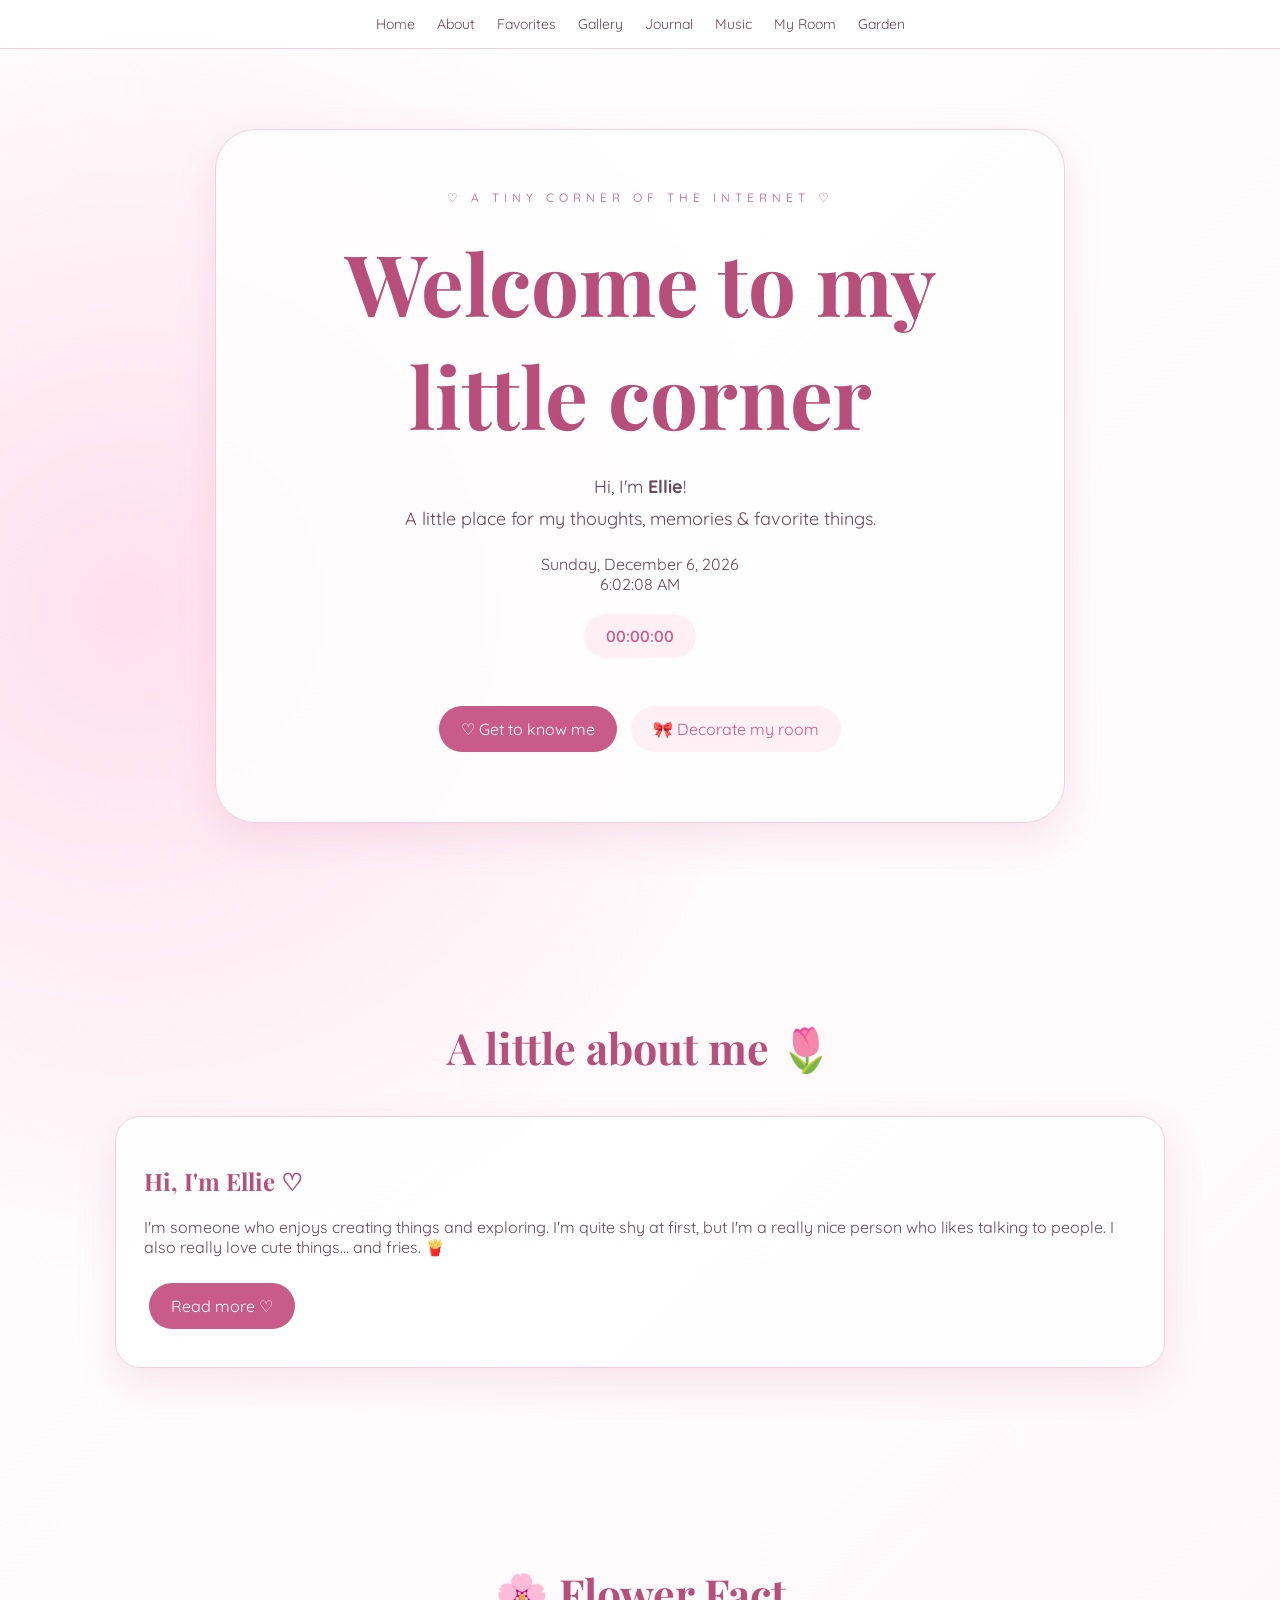
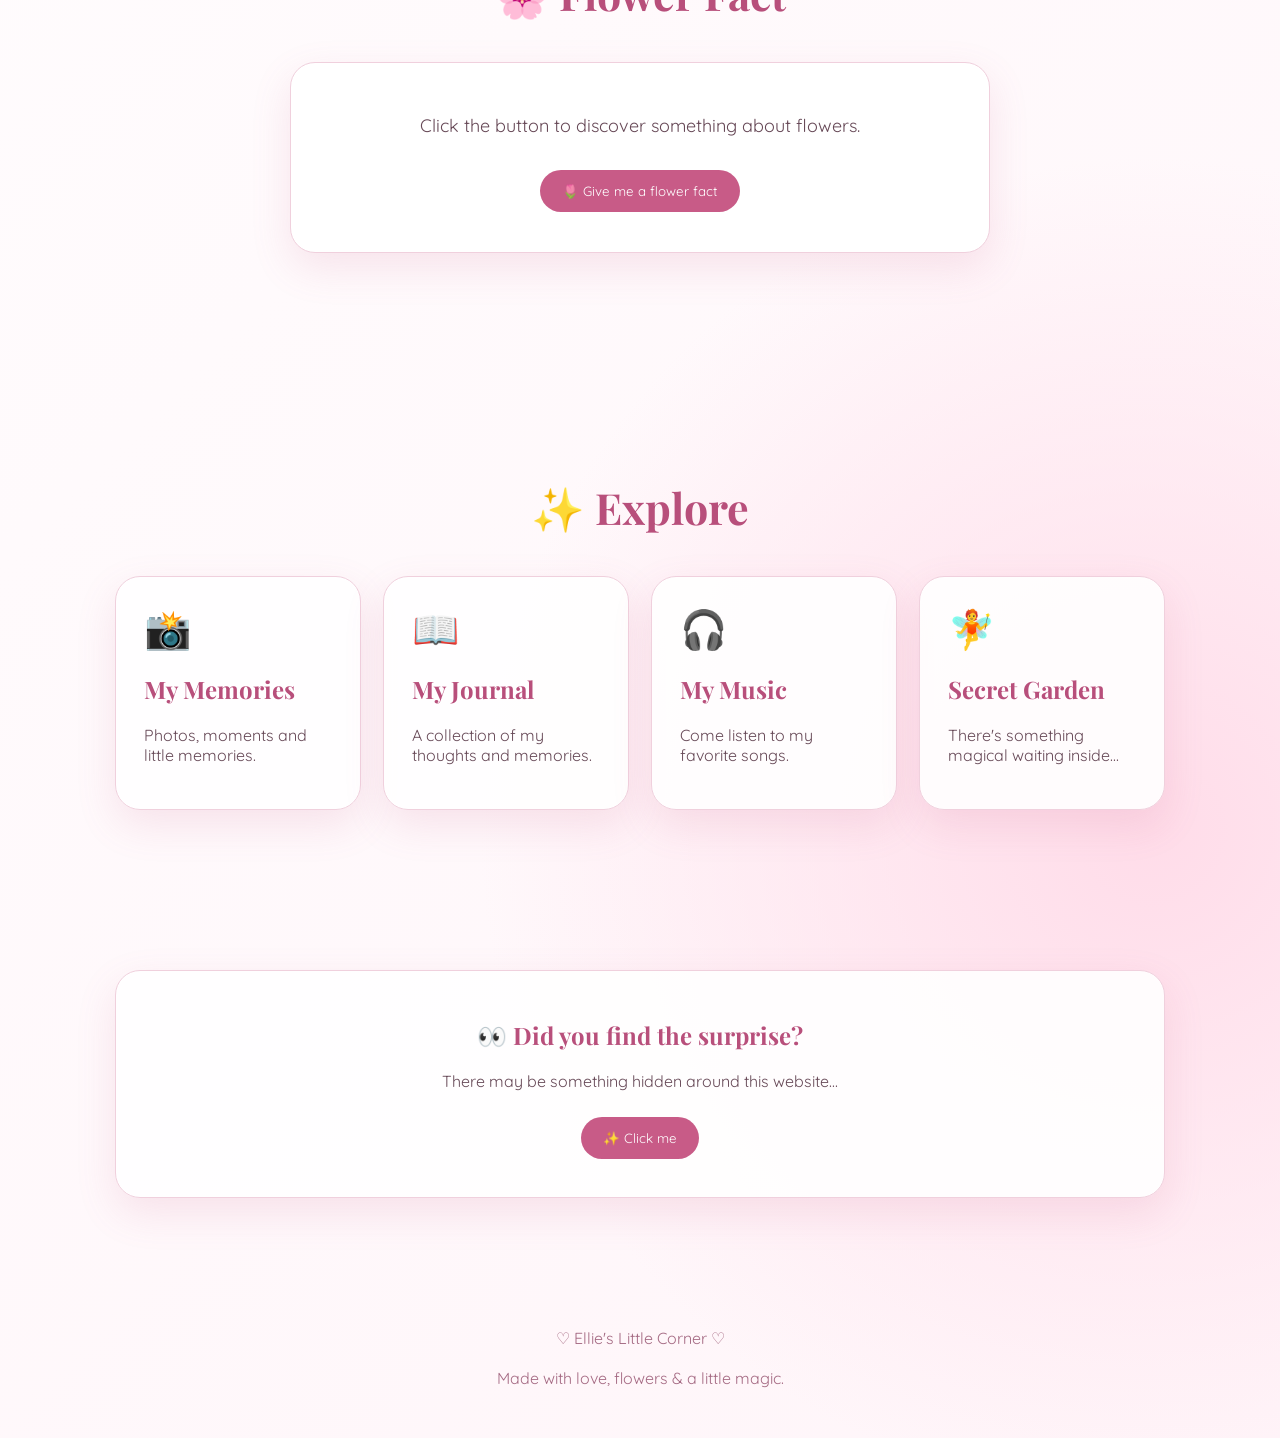
==== index.html @ 4d8be1f2 "Update index.html" ====
<!DOCTYPE html>
<html lang="en">

<head>

<meta charset="UTF-8">

<meta name="viewport"
content="width=device-width, initial-scale=1.0">

<title>♡ Ellie's Little Corner ♡</title>

<link rel="stylesheet" href="style.css">

</head>

<body>

<nav>

<a href="index.html">Home</a>

<a href="about.html">About</a>

<a href="favorites.html">Favorites</a>

<a href="gallery.html">Gallery</a>

<a href="journal.html">Journal</a>

<a href="music.html">Music</a>

<a href="room.html">My Room</a>

<a href="garden.html">Garden</a>

</nav>


<header class="hero">

<div class="hero-card">

<div class="kicker">
♡ a tiny corner of the internet ♡
</div>

<h1>
Welcome to my little corner
</h1>

<p>
Hi, I'm <strong>Ellie</strong>!<br>

A little place for my thoughts,
memories & favorite things.
</p>
<div class="date-clock">
    <div id="date"></div>
    <div id="clock"></div>
</div>
<div
class="clock"
id="clock">
00:00:00
</div>

<p id="currentDate"></p>

<br>

<a
href="about.html"
class="button">

♡ Get to know me

</a>

<a
href="room.html"
class="button secondary">

🎀 Decorate my room

</a>

</div>

</header>


<section>

<h2 class="section-title">
A little about me 🌷
</h2>

<div class="card">

<h2>
Hi, I'm Ellie ♡
</h2>

<p>
I'm someone who enjoys creating things
and exploring. I'm quite shy at first,
but I'm a really nice person who likes
talking to people. I also really love
cute things... and fries. 🍟
</p>

<a
href="about.html"
class="button">

Read more ♡

</a>

</div>

</section>


<section>

<h2 class="section-title">
🌸 Flower Fact
</h2>

<div class="flower-fact">

<p
class="fact-text"
id="flowerFact">

Click the button to discover
something about flowers.

</p>

<button
class="button"
onclick="newFlowerFact()">

🌷 Give me a flower fact

</button>

</div>

</section>


<section>

<h2 class="section-title">
✨ Explore
</h2>

<div class="card-grid">

<a
href="gallery.html"
class="card">

<div class="emoji">
📸
</div>

<h2>
My Memories
</h2>

<p>
Photos, moments and little memories.
</p>

</a>


<a
href="journal.html"
class="card">

<div class="emoji">
📖
</div>

<h2>
My Journal
</h2>

<p>
A collection of my thoughts and memories.
</p>

</a>


<a
href="music.html"
class="card">

<div class="emoji">
🎧
</div>

<h2>
My Music
</h2>

<p>
Come listen to my favorite songs.
</p>

</a>


<a
href="garden.html"
class="card">

<div class="emoji">
🧚
</div>

<h2>
Secret Garden
</h2>

<p>
There's something magical waiting inside...
</p>

</a>

</div>

</section>


<section>

<div class="card"
style="text-align:center">

<h2>
👀 Did you find the surprise?
</h2>

<p>
There may be something hidden
around this website...
</p>

<button
class="button"
onclick="surprise()">

✨ Click me

</button>

</div>

</section>


<footer>

♡ Ellie's Little Corner ♡

<br><br>

Made with love, flowers & a little magic.

</footer>


<script src="script.js"></script>
<script>
function updateDateTime() {
    const now = new Date();

    const date = now.toLocaleDateString('en-US', {
        weekday: 'long',
        month: 'long',
        day: 'numeric',
        year: 'numeric'
    });

    const time = now.toLocaleTimeString('en-US', {
        hour: 'numeric',
        minute: '2-digit',
        second: '2-digit'
    });

    document.getElementById('date').textContent = date;
    document.getElementById('clock').textContent = time;
}

updateDateTime();
setInterval(updateDateTime, 1000);
</script>
</body>

</html>
---- style.css ----
@import url('https://fonts.googleapis.com/css2?family=DM+Sans:wght@400;500;600&family=Playfair+Display:wght@500;600&family=Quicksand:wght@400;500;600&display=swap');

:root {
    --pink: #f4a8c7;
    --dark-pink: #c85b87;
    --light-pink: #fff0f6;
    --very-light: #fff9fc;
    --white: #ffffff;
    --text: #674957;
    --border: #f0d0dd;
    --shadow: 0 15px 40px rgba(200, 91, 135, .14);
}

* {
    box-sizing: border-box;
    scroll-behavior: smooth;
}

body {
    margin: 0;
    font-family: "Quicksand", sans-serif;
    color: var(--text);

    background:
        radial-gradient(circle at 10% 20%, #ffe0ec 0, transparent 25%),
        radial-gradient(circle at 90% 80%, #ffdce9 0, transparent 25%),
        linear-gradient(135deg, #ffffff, #fff5f9);

    overflow-x: hidden;
}

a {
    color: inherit;
    text-decoration: none;
}

nav {
    position: sticky;
    top: 0;
    z-index: 100;

    display: flex;
    justify-content: center;
    gap: 22px;

    padding: 15px 20px;

    background: rgba(255,255,255,.82);
    backdrop-filter: blur(15px);

    border-bottom: 1px solid var(--border);

    font-size: 14px;
}

nav a:hover {
    color: var(--dark-pink);
}

.hero {
    min-height: 90vh;

    display: flex;
    align-items: center;
    justify-content: center;

    text-align: center;

    padding: 80px 20px;
}

.hero-card {
    max-width: 850px;

    padding: 60px 40px;

    background: rgba(255,255,255,.85);

    border: 1px solid var(--border);
    border-radius: 40px;

    box-shadow: var(--shadow);
}

.kicker {
    color: var(--dark-pink);

    font-size: 12px;

    letter-spacing: 5px;
    text-transform: uppercase;
}

h1 {
    margin: 20px 0;

    font-family: "Playfair Display", serif;

    font-size: clamp(45px, 8vw, 85px);

    color: #b84f7b;
}

h2 {
    font-family: "Playfair Display", serif;
    color: #b84f7b;
}

.hero p {
    font-size: 18px;
    line-height: 1.8;
}

.button {
    display: inline-block;

    margin: 10px 5px;

    padding: 13px 22px;

    border-radius: 30px;

    background: var(--dark-pink);

    color: white;

    border: none;

    cursor: pointer;

    font-family: inherit;
}

.button.secondary {
    background: var(--light-pink);
    color: var(--dark-pink);
}

.clock {
    display: inline-block;

    margin-top: 20px;

    padding: 12px 22px;

    background: var(--light-pink);

    border-radius: 30px;

    color: var(--dark-pink);

    font-weight: 600;
}

section {
    max-width: 1100px;

    margin: auto;

    padding: 80px 25px;
}

.section-title {
    text-align: center;

    font-size: 43px;

    margin-bottom: 40px;
}

.card-grid {
    display: grid;

    grid-template-columns:
        repeat(auto-fit, minmax(220px, 1fr));

    gap: 22px;
}

.card {
    padding: 28px;

    background: rgba(255,255,255,.9);

    border: 1px solid var(--border);

    border-radius: 25px;

    box-shadow: var(--shadow);

    transition: .25s;
}

.card:hover {
    transform: translateY(-6px);
}

.emoji {
    font-size: 38px;
}

.flower-fact {
    max-width: 700px;

    margin: 30px auto;

    padding: 30px;

    text-align: center;

    background: white;

    border-radius: 25px;

    box-shadow: var(--shadow);

    border: 1px solid var(--border);
}

.fact-text {
    font-size: 18px;
    line-height: 1.7;
}

.gallery {
    display: grid;

    grid-template-columns:
        repeat(auto-fit, minmax(220px, 1fr));

    gap: 25px;
}

.polaroid {
    padding: 12px 12px 25px;

    background: white;

    box-shadow: var(--shadow);

    transform: rotate(-2deg);
}

.polaroid:nth-child(2) {
    transform: rotate(2deg);
}

.polaroid:nth-child(3) {
    transform: rotate(-1deg);
}

.photo {
    height: 220px;

    display: flex;
    align-items: center;
    justify-content: center;

    background: linear-gradient(135deg,#ffd9e8,#fff);

    font-size: 50px;
}

.polaroid p {
    text-align: center;

    font-family: "Playfair Display", serif;
}

.journal-list {
    max-width: 800px;
    margin: auto;
}

.journal-card {
    padding: 25px;

    margin-bottom: 20px;

    background: #fffdf8;

    border-left: 5px solid var(--pink);

    border-radius: 0 20px 20px 0;

    box-shadow: var(--shadow);
}

.journal-card small {
    color: var(--dark-pink);
}

input,
textarea,
select {
    width: 100%;

    padding: 13px;

    margin: 6px 0;

    border: 1px solid var(--border);

    border-radius: 14px;

    font-family: inherit;

    background: white;
}

footer {
    padding: 50px 20px;

    text-align: center;

    color: #a56a83;
}

.floating-flower {
    position: fixed;

    bottom: -50px;

    pointer-events: none;

    z-index: 1;

    animation: flowerFloat linear forwards;
}

@keyframes flowerFloat {

    0% {
        transform: translateY(0) rotate(0);
        opacity: 0;
    }

    10% {
        opacity: .8;
    }

    100% {
        transform: translateY(-120vh) rotate(360deg);
        opacity: 0;
    }
}

/* ROOM DESIGNER */

.room-container {
    max-width: 1200px;

    margin: auto;

    padding: 30px;
}

.room {
    position: relative;

    width: 100%;
    min-height: 600px;

    overflow: hidden;

    border-radius: 30px;

    background:
        linear-gradient(
            #fff2f7 0 70%,
            #e9c7b1 70% 100%
        );

    border: 5px solid white;

    box-shadow: var(--shadow);
}

.room-item {
    position: absolute;

    cursor: grab;

    user-select: none;

    font-size: 55px;

    transition: transform .15s;
}

.room-item:hover {
    transform: scale(1.08);
}

.room-controls {
    display: flex;

    flex-wrap: wrap;

    gap: 10px;

    margin: 20px 0;
}

.room-controls button {
    padding: 10px 15px;

    border: 1px solid var(--border);

    border-radius: 20px;

    background: white;

    color: var(--dark-pink);

    cursor: pointer;

    font-family: inherit;
}

/* CHARACTER */

.character-preview {
    min-height: 350px;

    display: flex;

    justify-content: center;

    align-items: center;

    background: var(--light-pink);

    border-radius: 30px;

    font-size: 150px;
}

.customizer {
    display: grid;

    grid-template-columns:
        repeat(auto-fit, minmax(180px,1fr));

    gap: 15px;

    margin-top: 25px;
}

/* FAIRY GARDEN */

.garden {
    position: relative;

    min-height: 700px;

    overflow: hidden;

    border-radius: 35px;

    background:
        radial-gradient(
            circle at 70% 20%,
            #fff2a8,
            transparent 10%
        ),
        linear-gradient(
            #a9d8c1,
            #6fa987
        );
}

.garden-item {
    position: absolute;

    font-size: 50px;

    cursor: pointer;

    transition: .2s;
}

.garden-item:hover {
    transform: scale(1.2);
}

@media(max-width:700px) {

    nav {
        overflow-x: auto;
        justify-content: flex-start;
    }

    .hero-card {
        padding: 45px 20px;
    }

    section {
        padding: 65px 18px;
    }

}
/* =====================================
   V3 ROOM DESIGNER
===================================== */

.room-page {
    max-width: 1250px;
}

.room-intro {
    text-align: center;
    margin-bottom: 35px;
    font-size: 18px;
}

.designer-panel {
    margin: 25px 0;

    padding: 25px;

    background: rgba(255,255,255,.92);

    border: 1px solid var(--border);

    border-radius: 25px;

    box-shadow: var(--shadow);
}

.designer-panel h2 {
    margin-top: 0;
}

.theme-buttons,
.item-buttons,
.selected-buttons {
    display: flex;

    flex-wrap: wrap;

    gap: 10px;
}

.theme-buttons button,
.item-buttons button,
.selected-buttons button {
    padding: 11px 16px;

    border: 1px solid var(--border);

    border-radius: 20px;

    background: white;

    color: var(--text);

    cursor: pointer;

    font-family: inherit;

    transition: .2s;
}

.theme-buttons button:hover,
.item-buttons button:hover,
.selected-buttons button:hover {
    transform: translateY(-3px);

    background: var(--light-pink);

    color: var(--dark-pink);
}


/* ROOM */

.designer-room {

    position: relative;

    width: 100%;

    min-height: 650px;

    overflow: hidden;

    border-radius: 35px;

    border: 8px solid white;

    box-shadow:
        0 20px 60px rgba(0,0,0,.15);

    background:
        linear-gradient(
            #ffeef6 0 72%,
            #d8b18e 72% 100%
        );

    transition:
        background .5s ease;
}


/* FLOOR */

.room-floor {

    position: absolute;

    bottom: 0;

    left: 0;

    width: 100%;

    height: 28%;

    background:
        repeating-linear-gradient(
            90deg,
            rgba(255,255,255,.25) 0,
            rgba(255,255,255,.25) 3px,
            transparent 3px,
            transparent 70px
        );
}


/* WINDOW */

.room-window {

    position: absolute;

    top: 35px;

    right: 70px;

    width: 130px;

    height: 150px;

    display: flex;

    align-items: center;

    justify-content: center;

    font-size: 70px;

    background: rgba(255,255,255,.4);

    border: 8px solid white;

    border-radius: 12px;

    z-index: 1;
}


/* ROOM LABEL */

.room-label {

    position: absolute;

    top: 15px;

    left: 20px;

    padding: 8px 14px;

    border-radius: 20px;

    background: rgba(255,255,255,.75);

    font-size: 12px;

    z-index: 2;
}


/* FURNITURE */

.draggable-item {

    position: absolute;

    display: flex;

    align-items: center;

    justify-content: center;

    width: 90px;

    height: 90px;

    font-size: 55px;

    cursor: grab;

    user-select: none;

    z-index: 5;

    transform-origin: center;

    transition:
        box-shadow .15s;
}

.draggable-item:active {

    cursor: grabbing;

}

.draggable-item.selected {

    outline: 3px dashed var(--dark-pink);

    outline-offset: 7px;

    border-radius: 15px;
}


/* SELECTED CONTROLS */

.hidden {
    display: none;
}


/* CHARACTER */

.character-section {
    margin-top: 60px;
}

.character-preview {

    min-height: 350px;

    display: flex;

    justify-content: center;

    align-items: center;

    font-size: 150px;

    background:
        linear-gradient(
            135deg,
            #fff0f6,
            #ffffff
        );

    border-radius: 30px;

    border: 1px solid var(--border);

    margin-bottom: 25px;
}

.character-options {

    display: grid;

    grid-template-columns:
        repeat(auto-fit, minmax(180px, 1fr));

    gap: 20px;
}

.character-options label {

    display: block;

    margin-bottom: 8px;

    font-weight: 600;

    color: var(--dark-pink);
}

.character-options select {

    width: 100%;

}


/* THEMES */

.room-pink {

    background:
        linear-gradient(
            #ffe6f0 0 72%,
            #d9b391 72% 100%
        );

}

.room-kawaii {

    background:
        linear-gradient(
            #dff7ff 0 72%,
            #f5d3b4 72% 100%
        );

}

.room-cottage {

    background:
        linear-gradient(
            #e2efda 0 72%,
            #b78b62 72% 100%
        );

}

.room-fairy {

    background:
        linear-gradient(
            #d8d0f5 0 72%,
            #9d7659 72% 100%
        );

}

.room-y2k {

    background:
        linear-gradient(
            #d5f2ff 0 72%,
            #e7b3d0 72% 100%
        );

}

.room-gothic {

    background:
        linear-gradient(
            #302d3a 0 72%,
            #1d1a20 72% 100%
        );

}

.room-cozy {

    background:
        linear-gradient(
            #f1dfc5 0 72%,
            #a97d59 72% 100%
        );

}

.room-academia {

    background:
        linear-gradient(
            #cdbca8 0 72%,
            #795548 72% 100%
        );

}

.room-minimal {

    background:
        linear-gradient(
            #f7f7f5 0 72%,
            #d6d0c8 72% 100%
        );

}

.room-garden {

    background:
        linear-gradient(
            #d9efd9 0 72%,
            #8b684b 72% 100%
        );

}


/* MOBILE */

@media(max-width:700px) {

    .designer-room {

        min-height: 500px;

    }

    .room-window {

        right: 25px;

        width: 90px;

        height: 110px;

        font-size: 45px;

    }

    .draggable-item {

        width: 70px;

        height: 70px;

        font-size: 42px;

    }

}
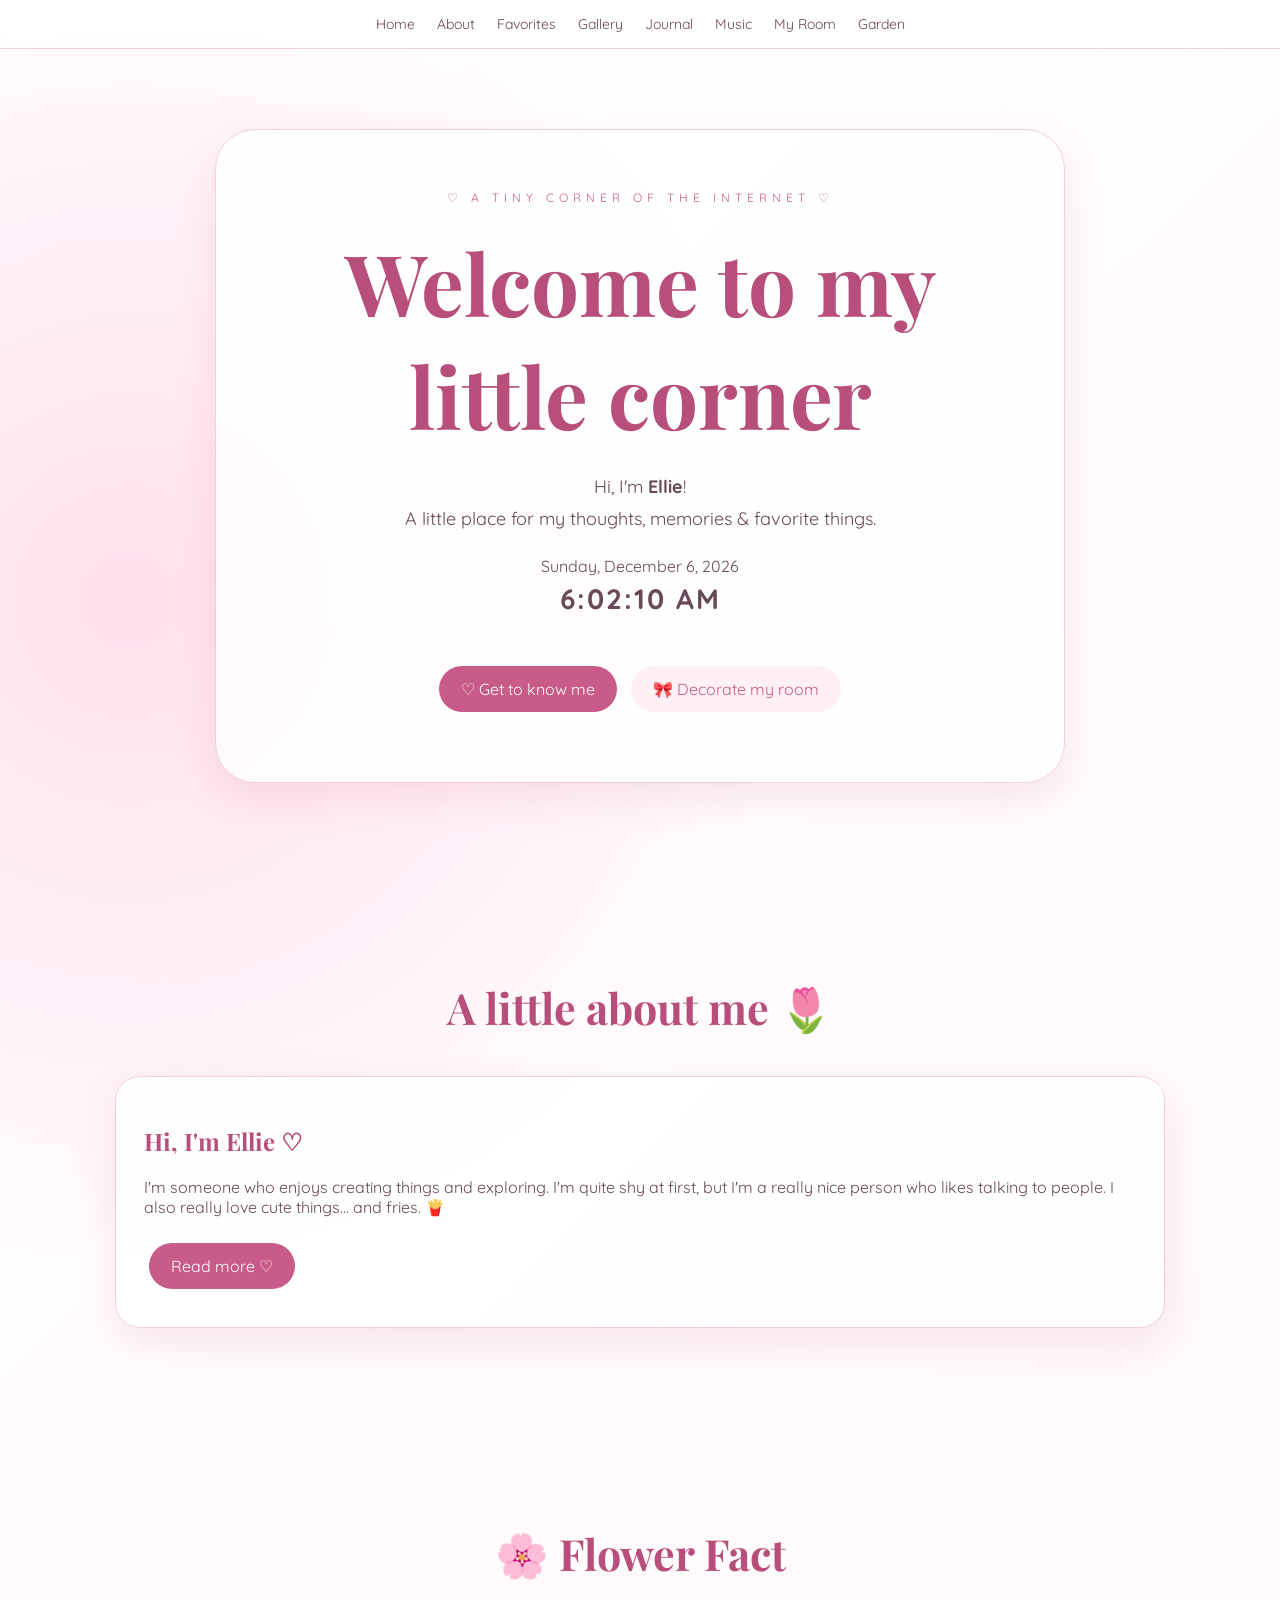
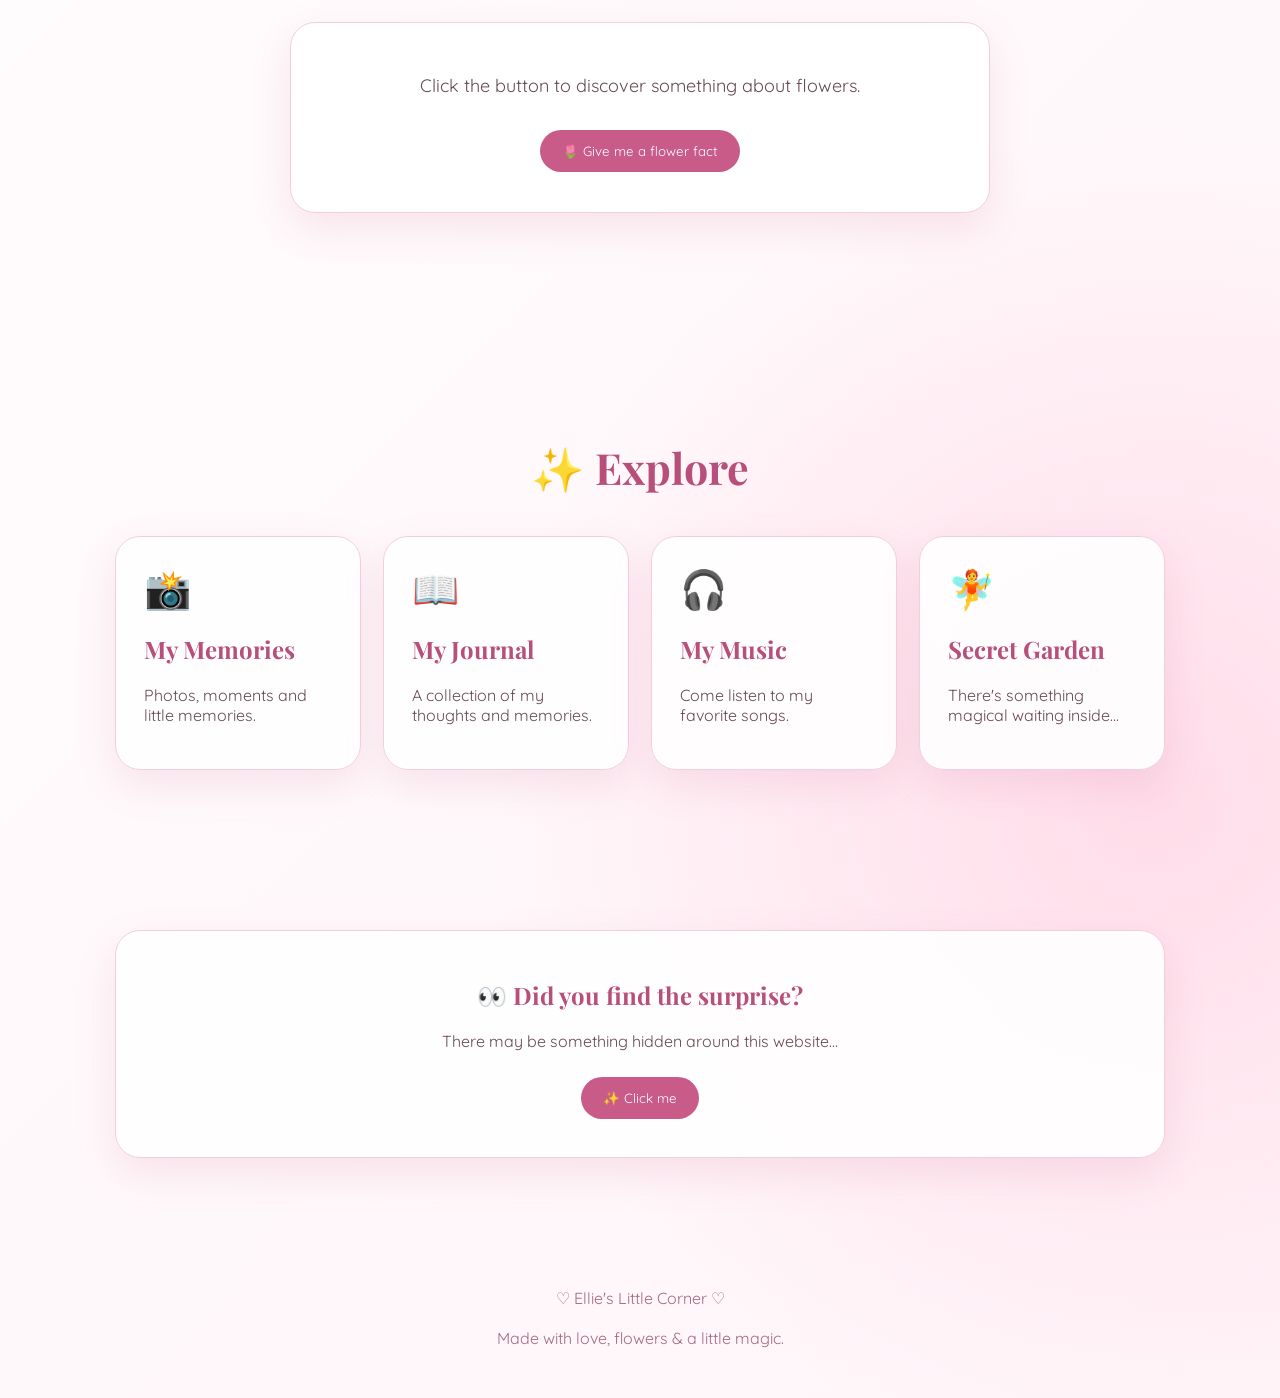
==== commit 26884ae3: "Update index.html" ====
--- a/index.html
+++ b/index.html
@@ -59,11 +59,7 @@
     <div id="date"></div>
     <div id="clock"></div>
 </div>
-<div
-class="clock"
-id="clock">
-00:00:00
-</div>
+
 
 <p id="currentDate"></p>
 
--- a/style.css
+++ b/style.css
@@ -931,3 +931,18 @@
     }
 
 }
+.date-clock {
+    text-align: center;
+    margin: 20px 0;
+}
+
+#date {
+    font-size: 16px;
+    margin-bottom: 5px;
+}
+
+#clock {
+    font-size: 28px;
+    font-weight: bold;
+    letter-spacing: 2px;
+}
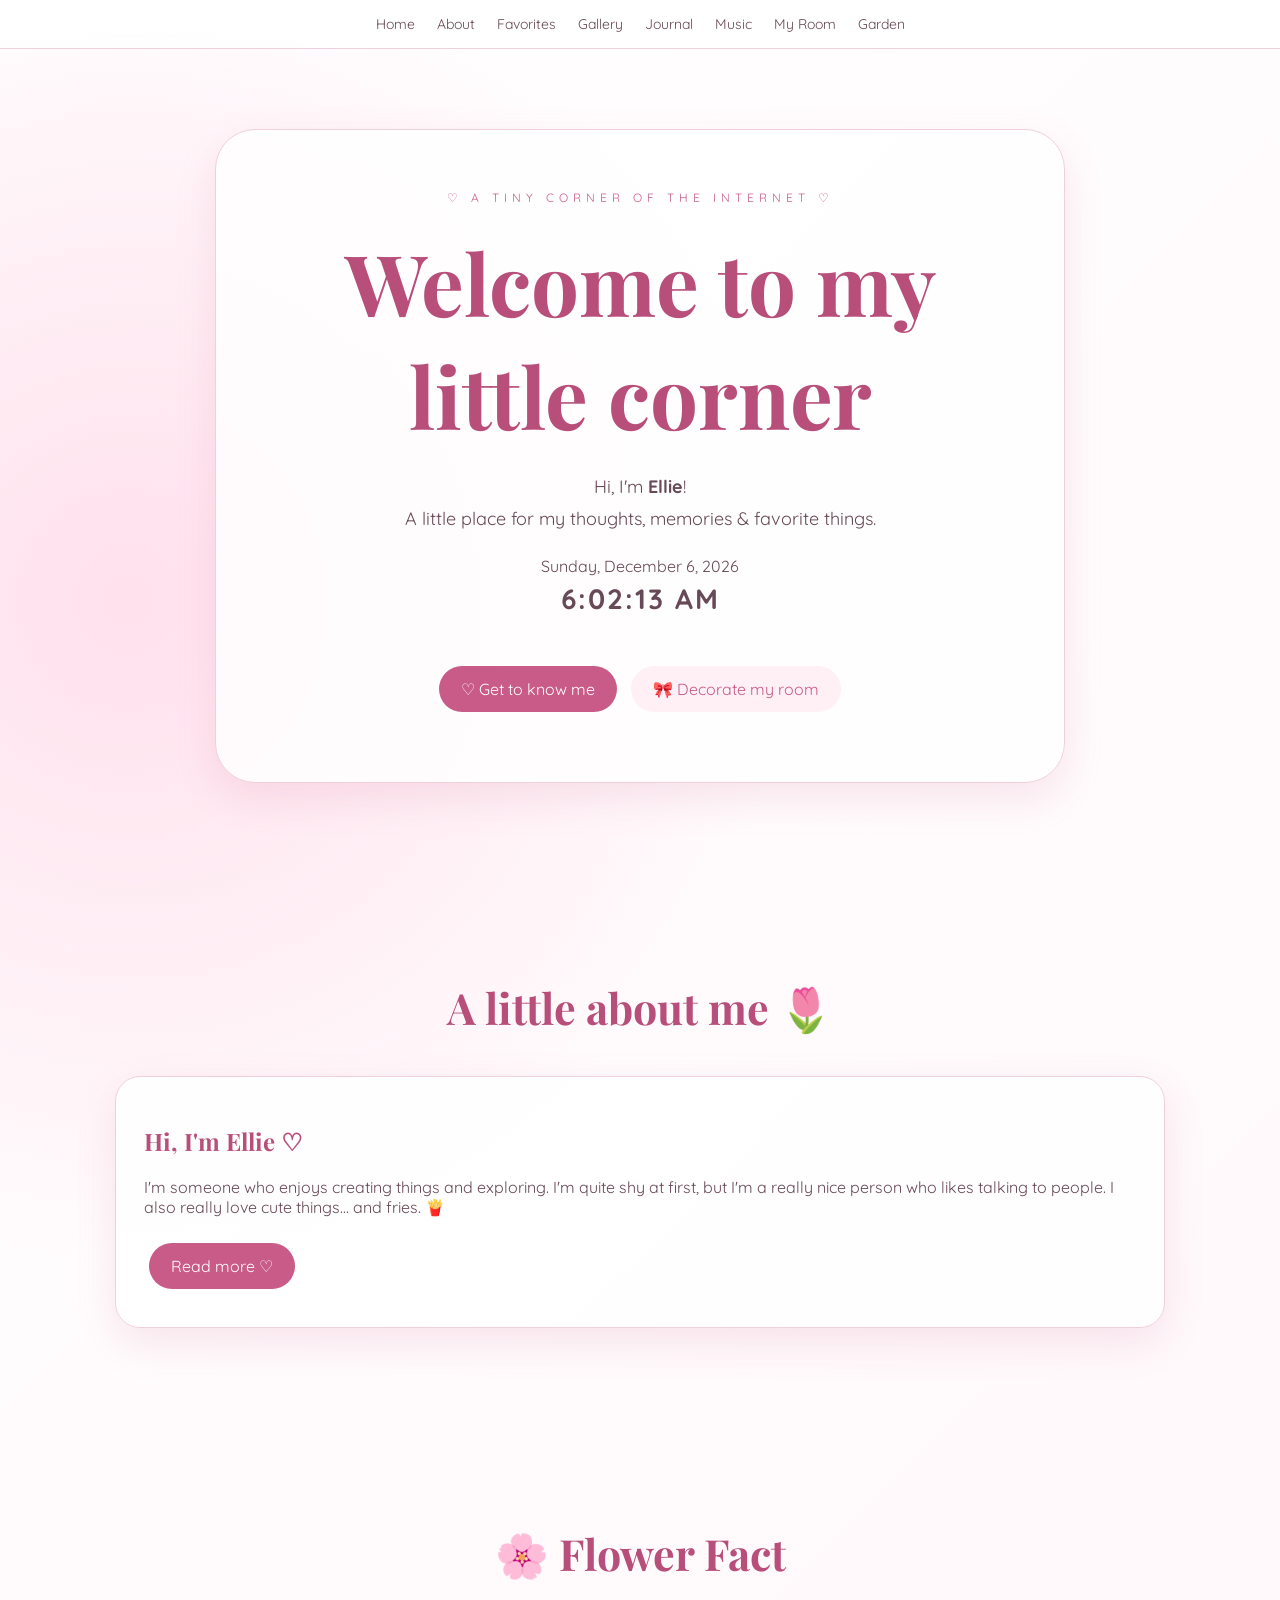
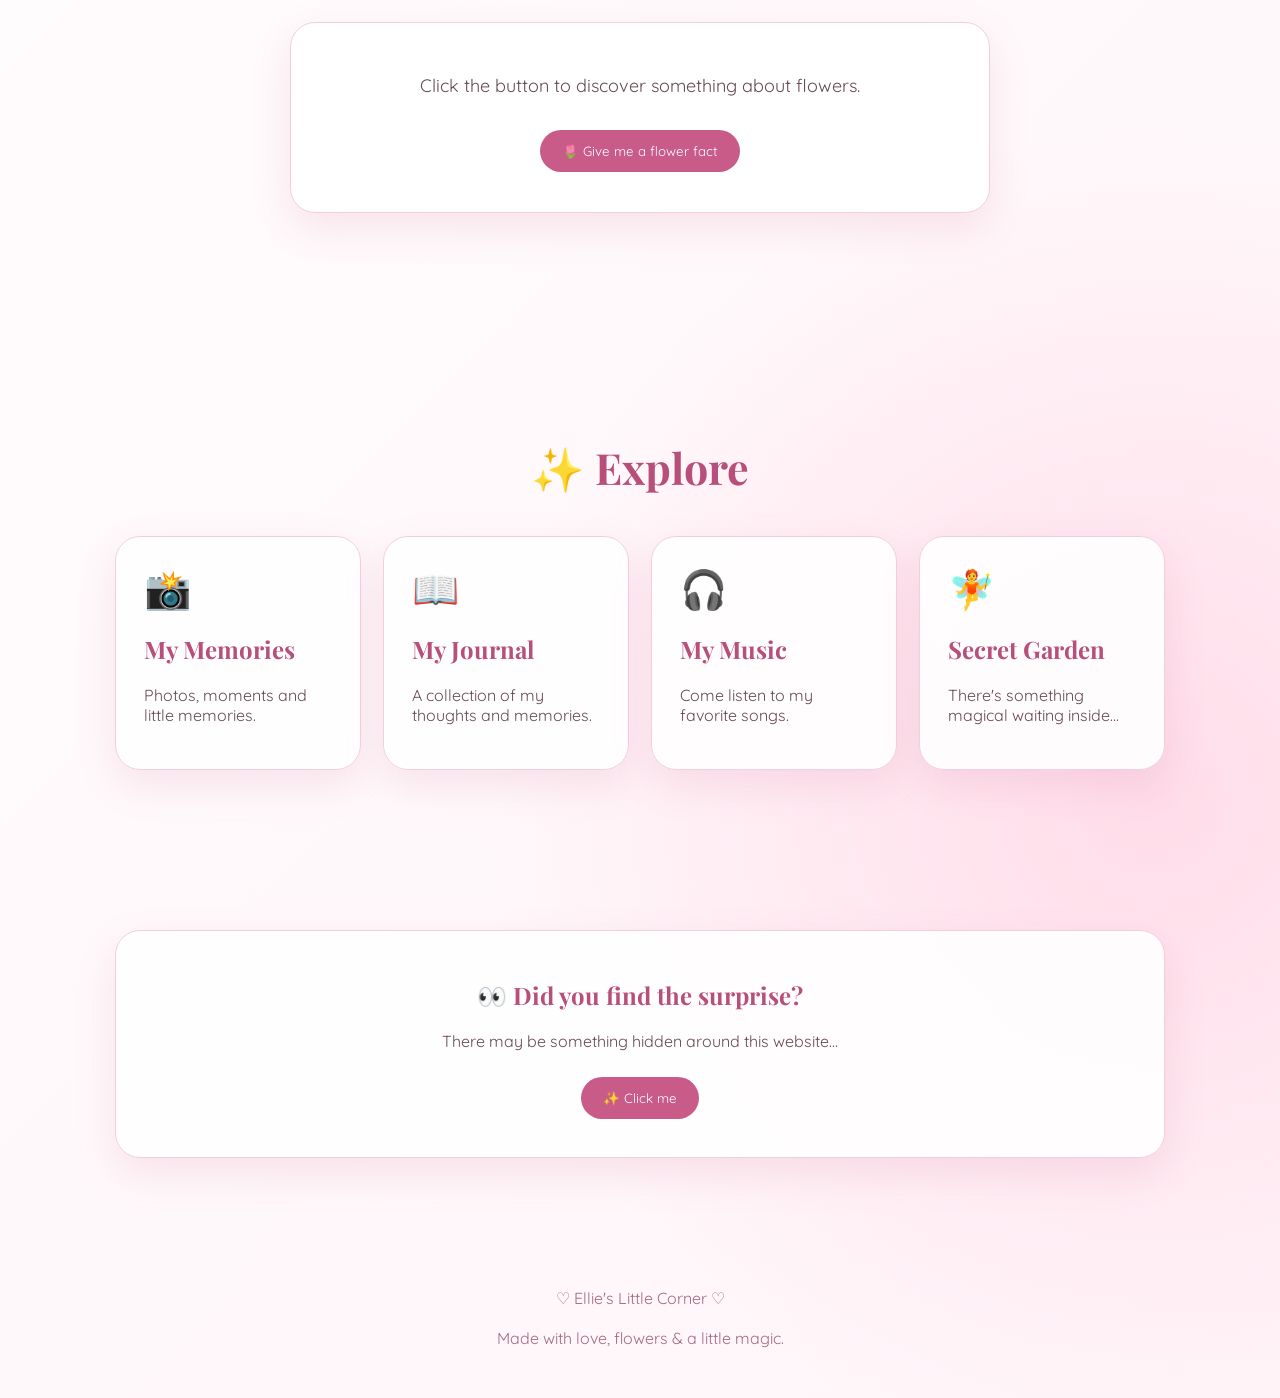
==== commit f9eb8e1e: "Update index.html" ====
--- a/index.html
+++ b/index.html
@@ -61,8 +61,10 @@
 </div>
 
 
-<p id="currentDate"></p>
-
+<div class="date-clock-bubble">
+    <div id="currentDate"></div>
+    <div id="clock"></div>
+</div>
 <br>
 
 <a
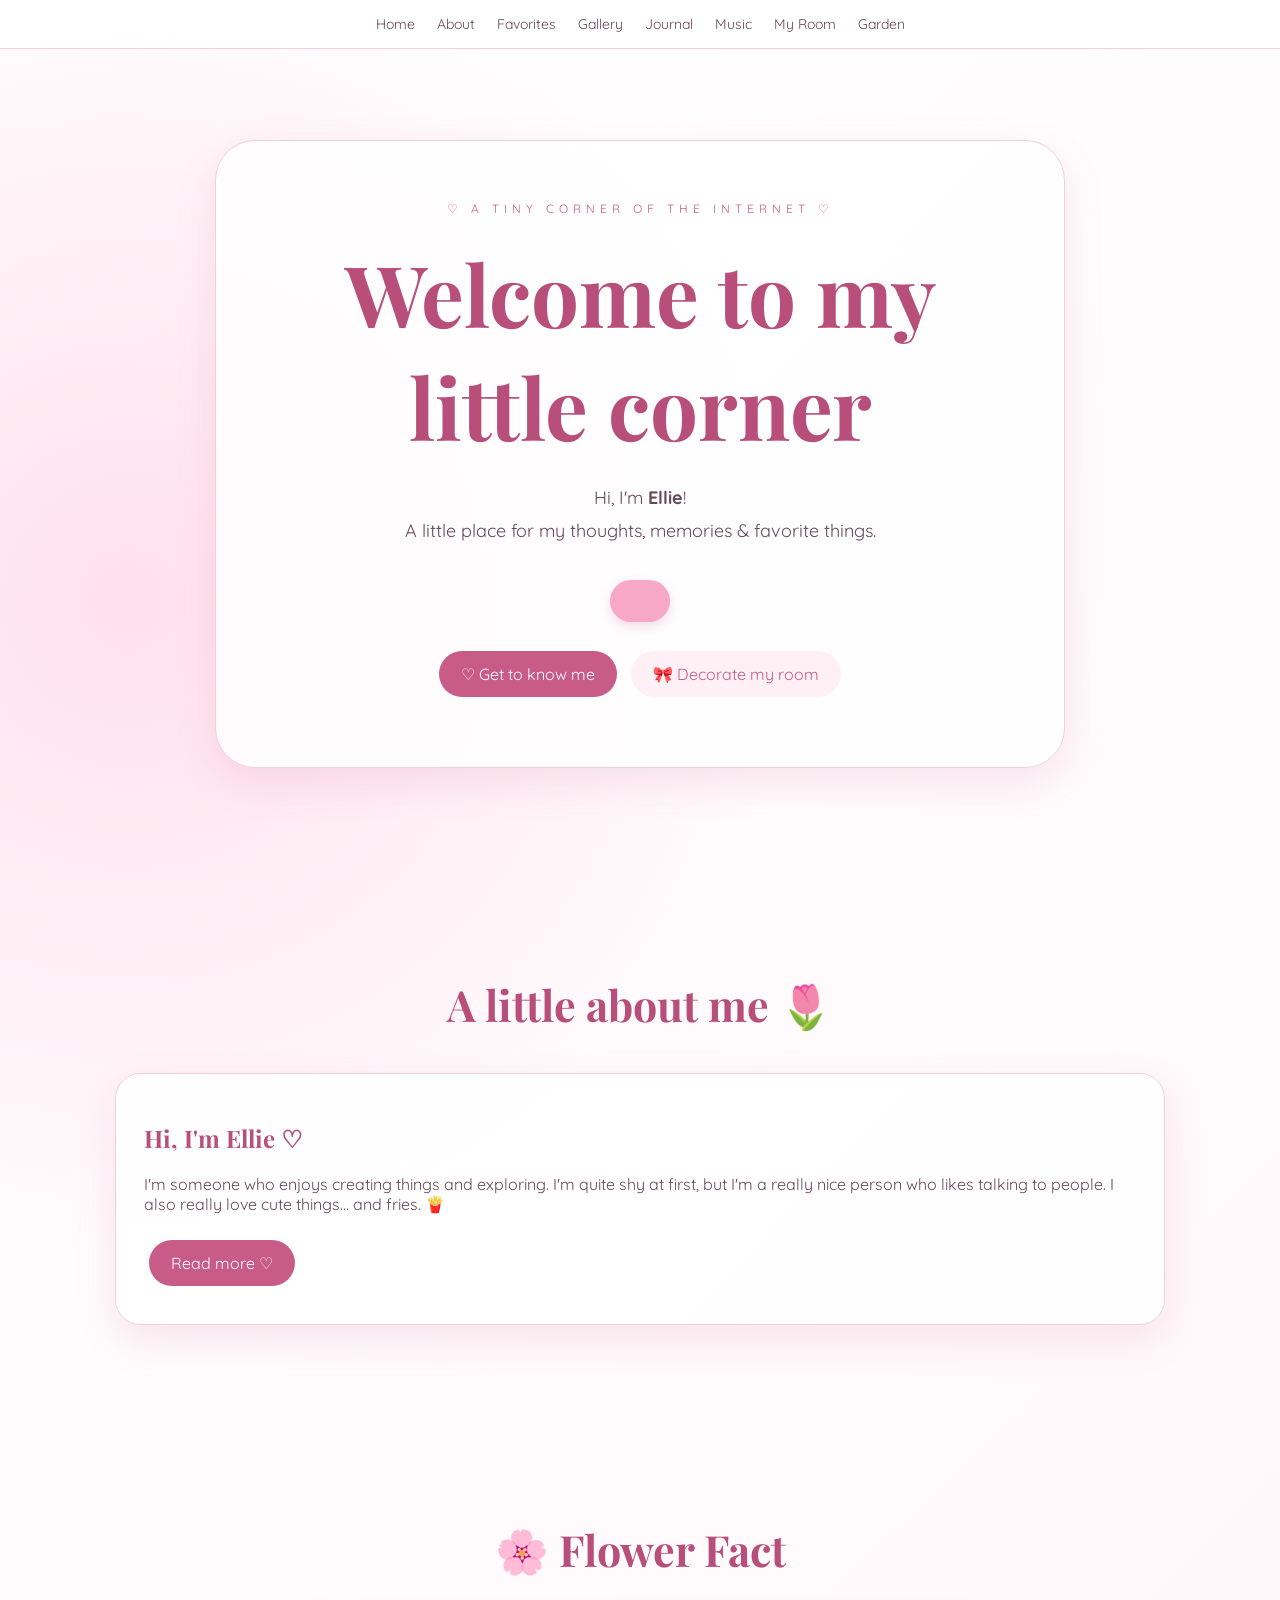
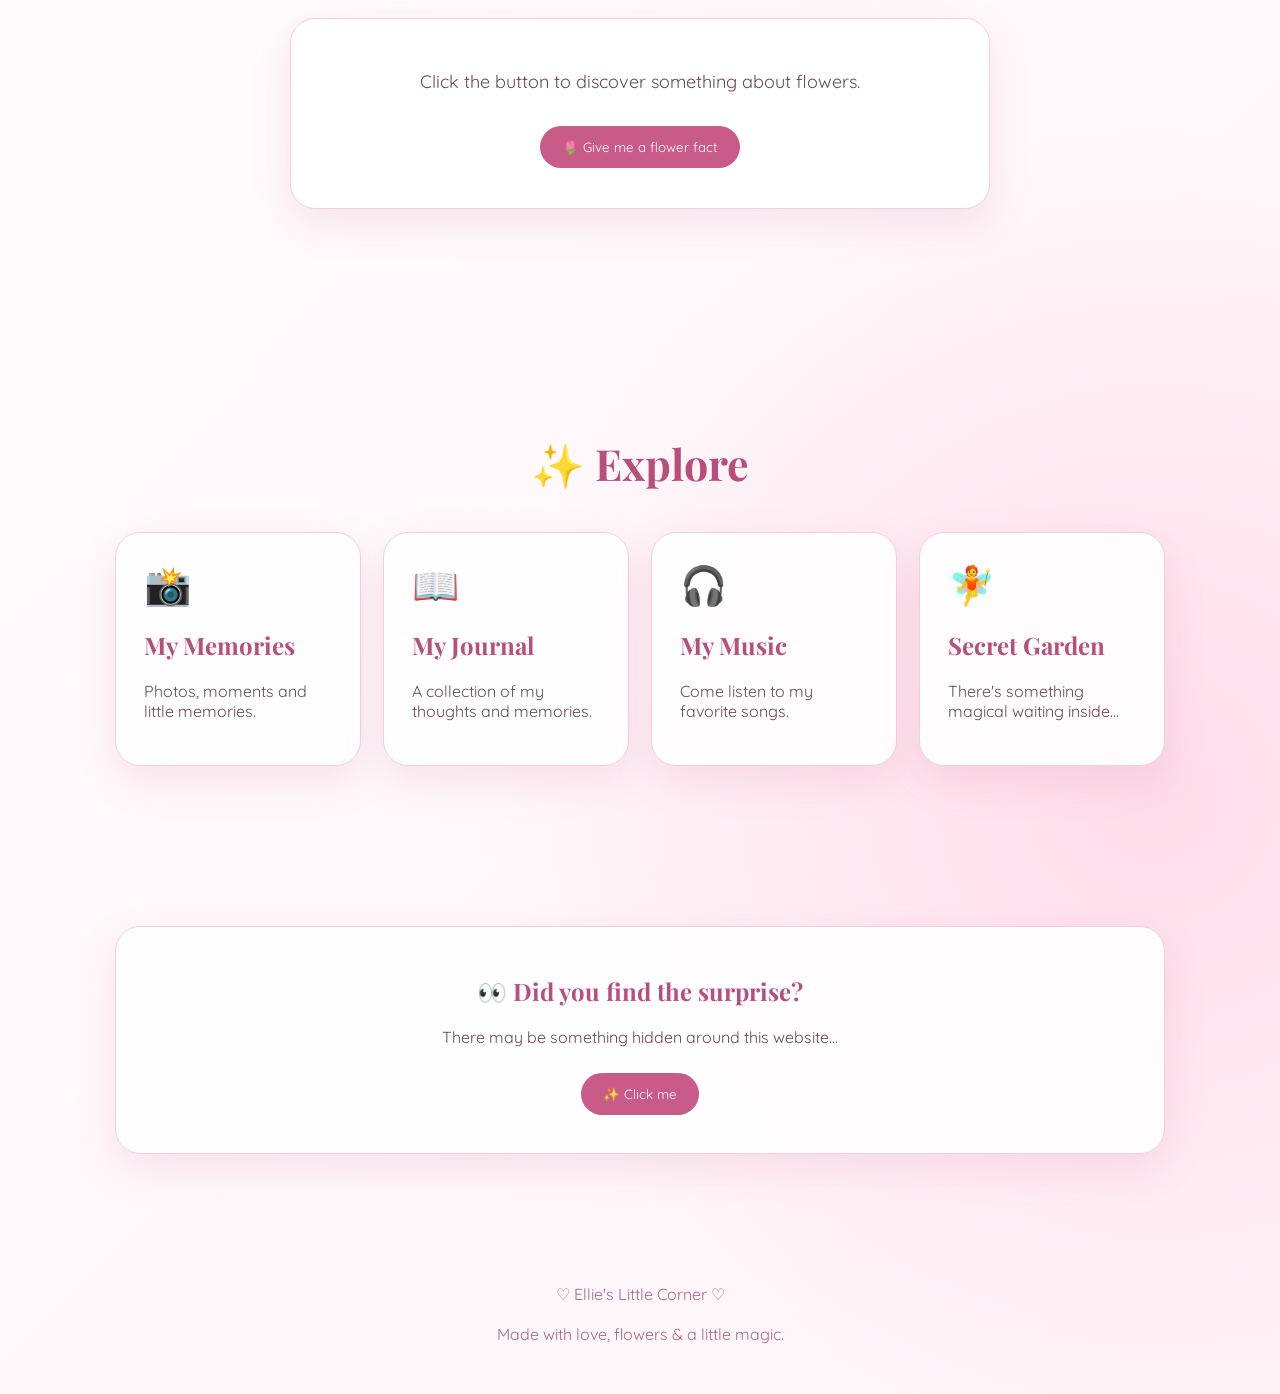
==== commit f5e34db4: "Update index.html" ====
--- a/index.html
+++ b/index.html
@@ -55,10 +55,6 @@
 A little place for my thoughts,
 memories & favorite things.
 </p>
-<div class="date-clock">
-    <div id="date"></div>
-    <div id="clock"></div>
-</div>
 
 
 <div class="date-clock-bubble">
--- a/style.css
+++ b/style.css
@@ -946,3 +946,24 @@
     font-weight: bold;
     letter-spacing: 2px;
 }
+.date-clock-bubble {
+    display: inline-block;
+    background: #f7a8c4;
+    color: white;
+    padding: 18px 30px;
+    border-radius: 30px;
+    text-align: center;
+    box-shadow: 0 4px 12px rgba(180, 80, 120, 0.2);
+    margin: 15px auto;
+}
+
+#currentDate {
+    font-size: 15px;
+    margin-bottom: 6px;
+}
+
+#clock {
+    font-size: 25px;
+    font-weight: bold;
+    letter-spacing: 2px;
+}
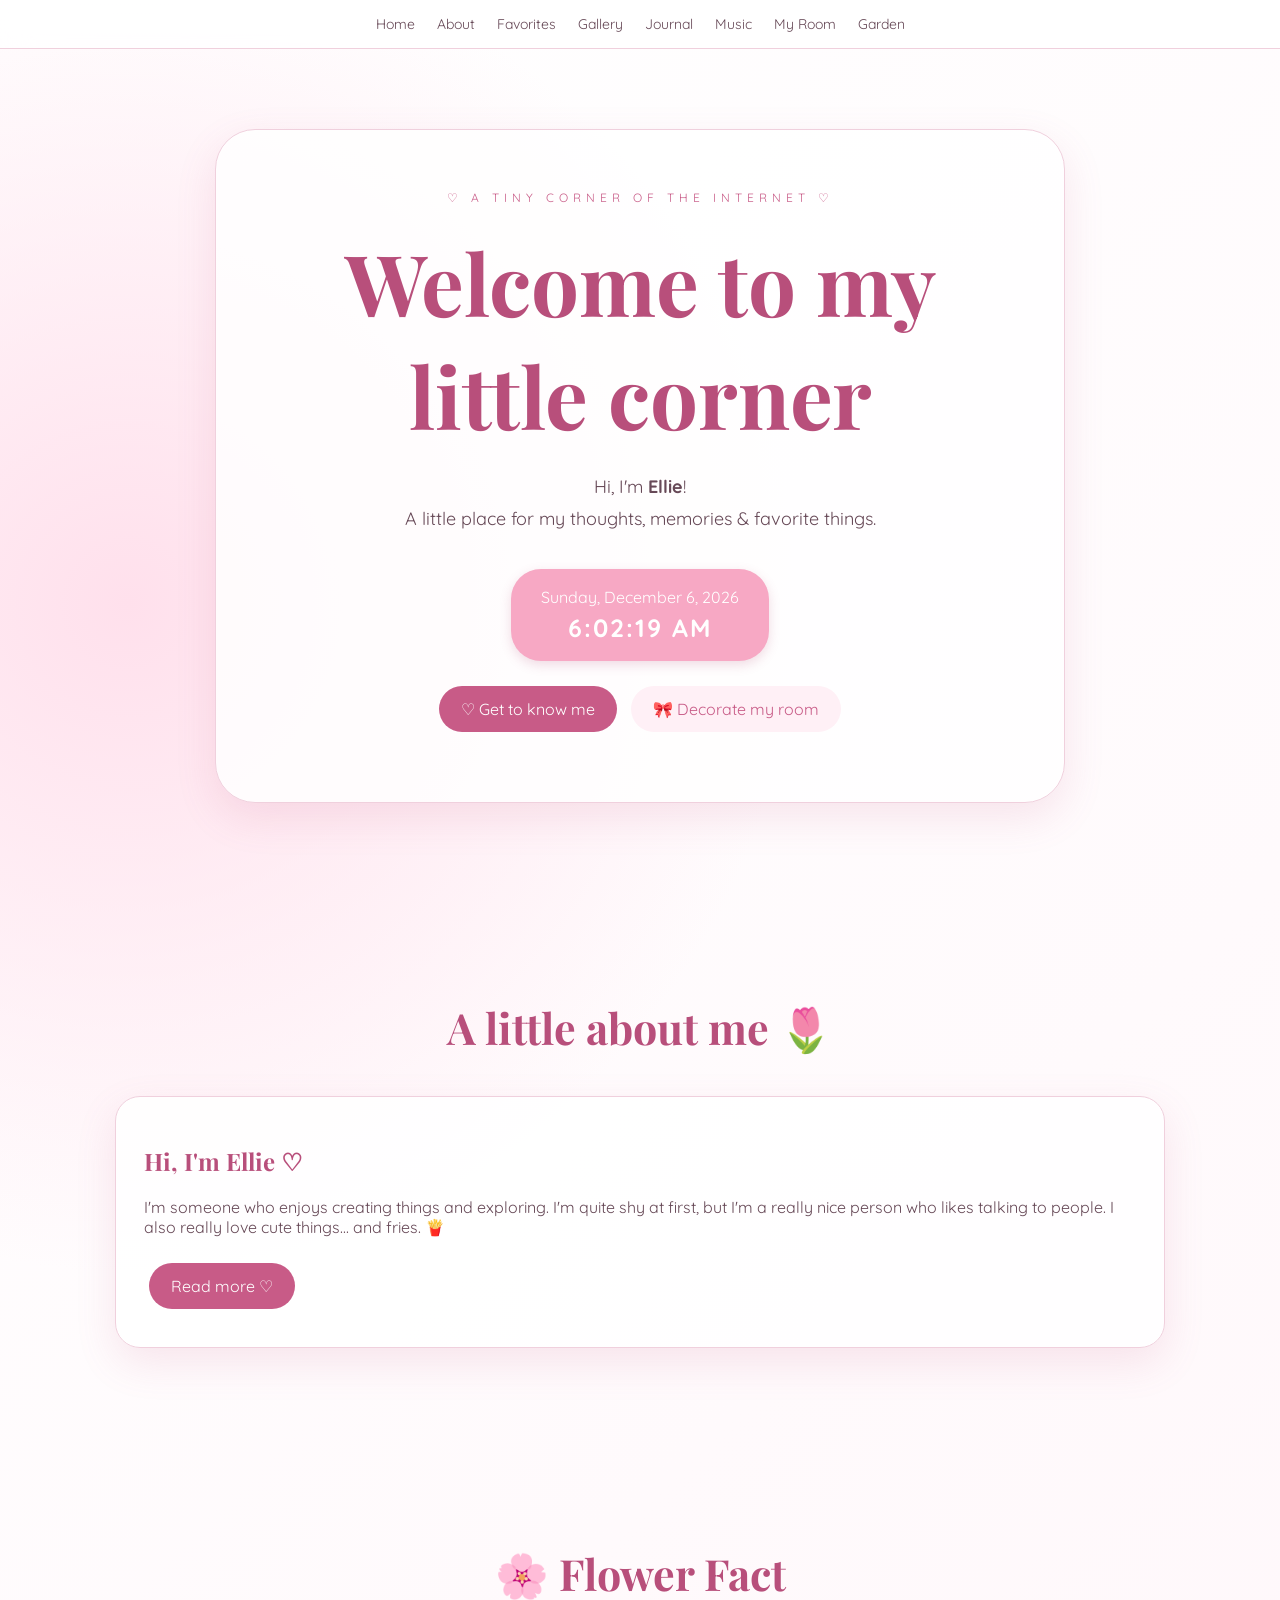
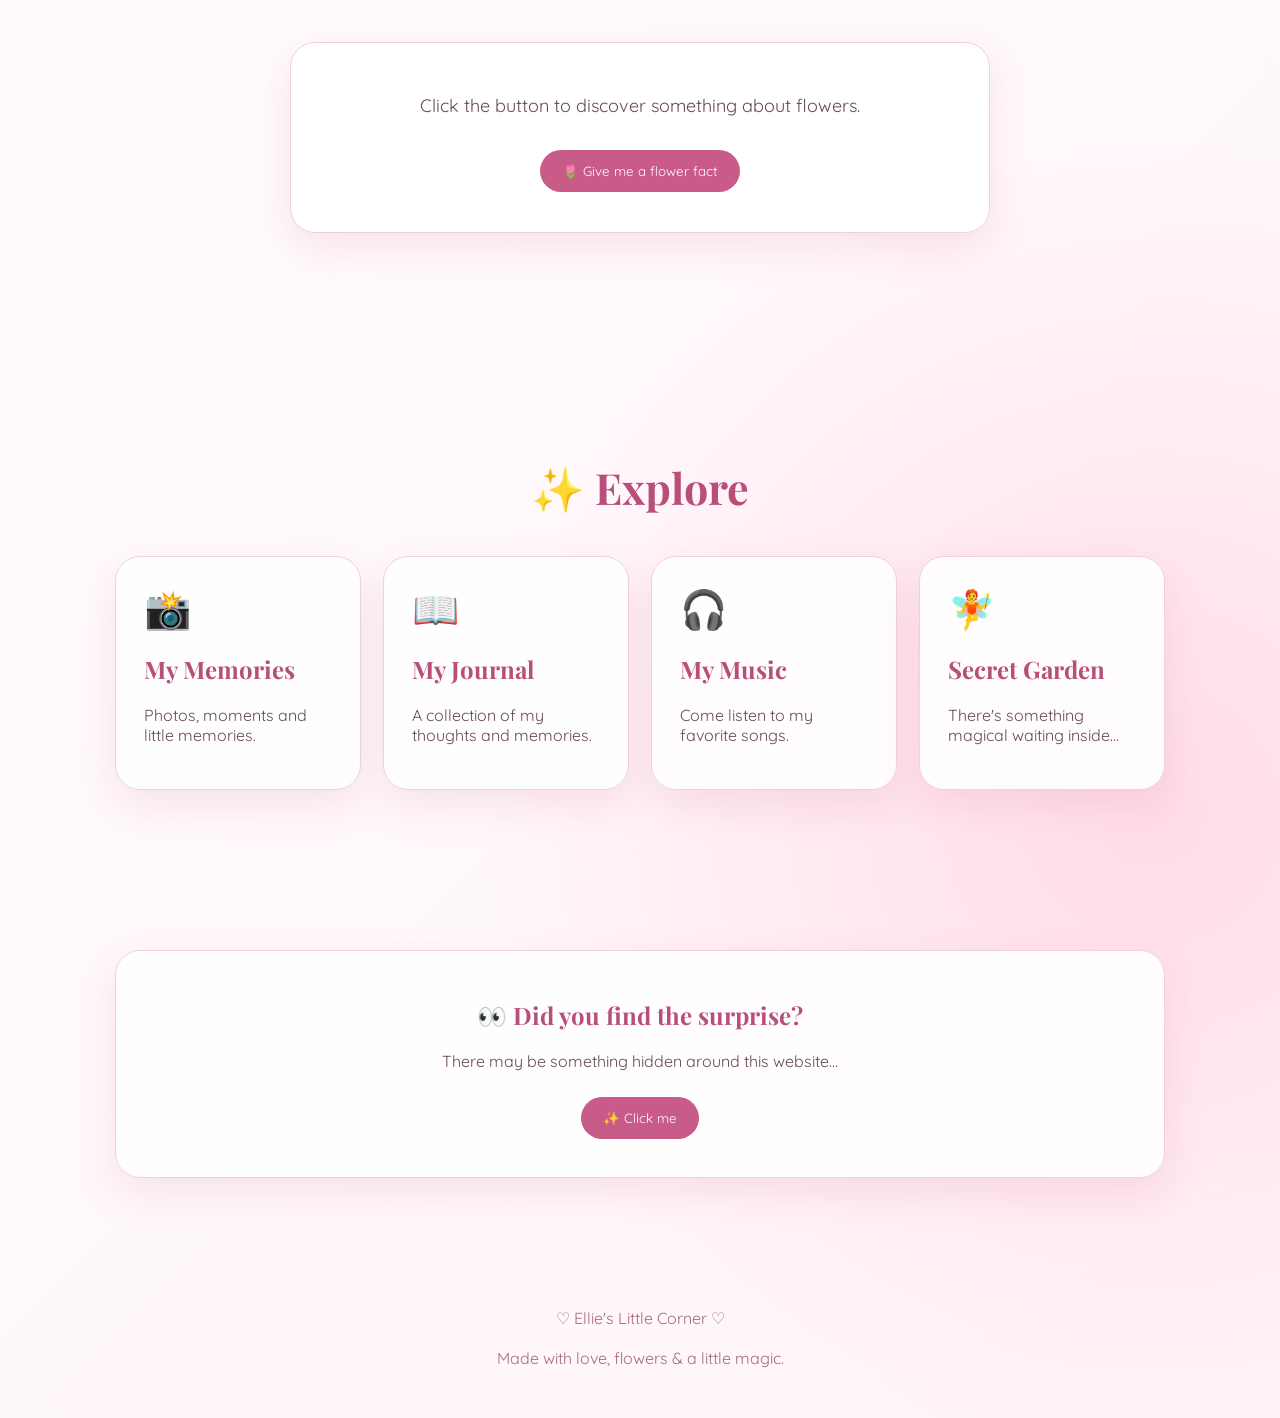
==== commit cbd8a695: "Update index.html" ====
--- a/index.html
+++ b/index.html
@@ -58,9 +58,10 @@
 
 
 <div class="date-clock-bubble">
-    <div id="currentDate"></div>
+    <div id="date"></div>
     <div id="clock"></div>
 </div>
+
 <br>
 
 <a
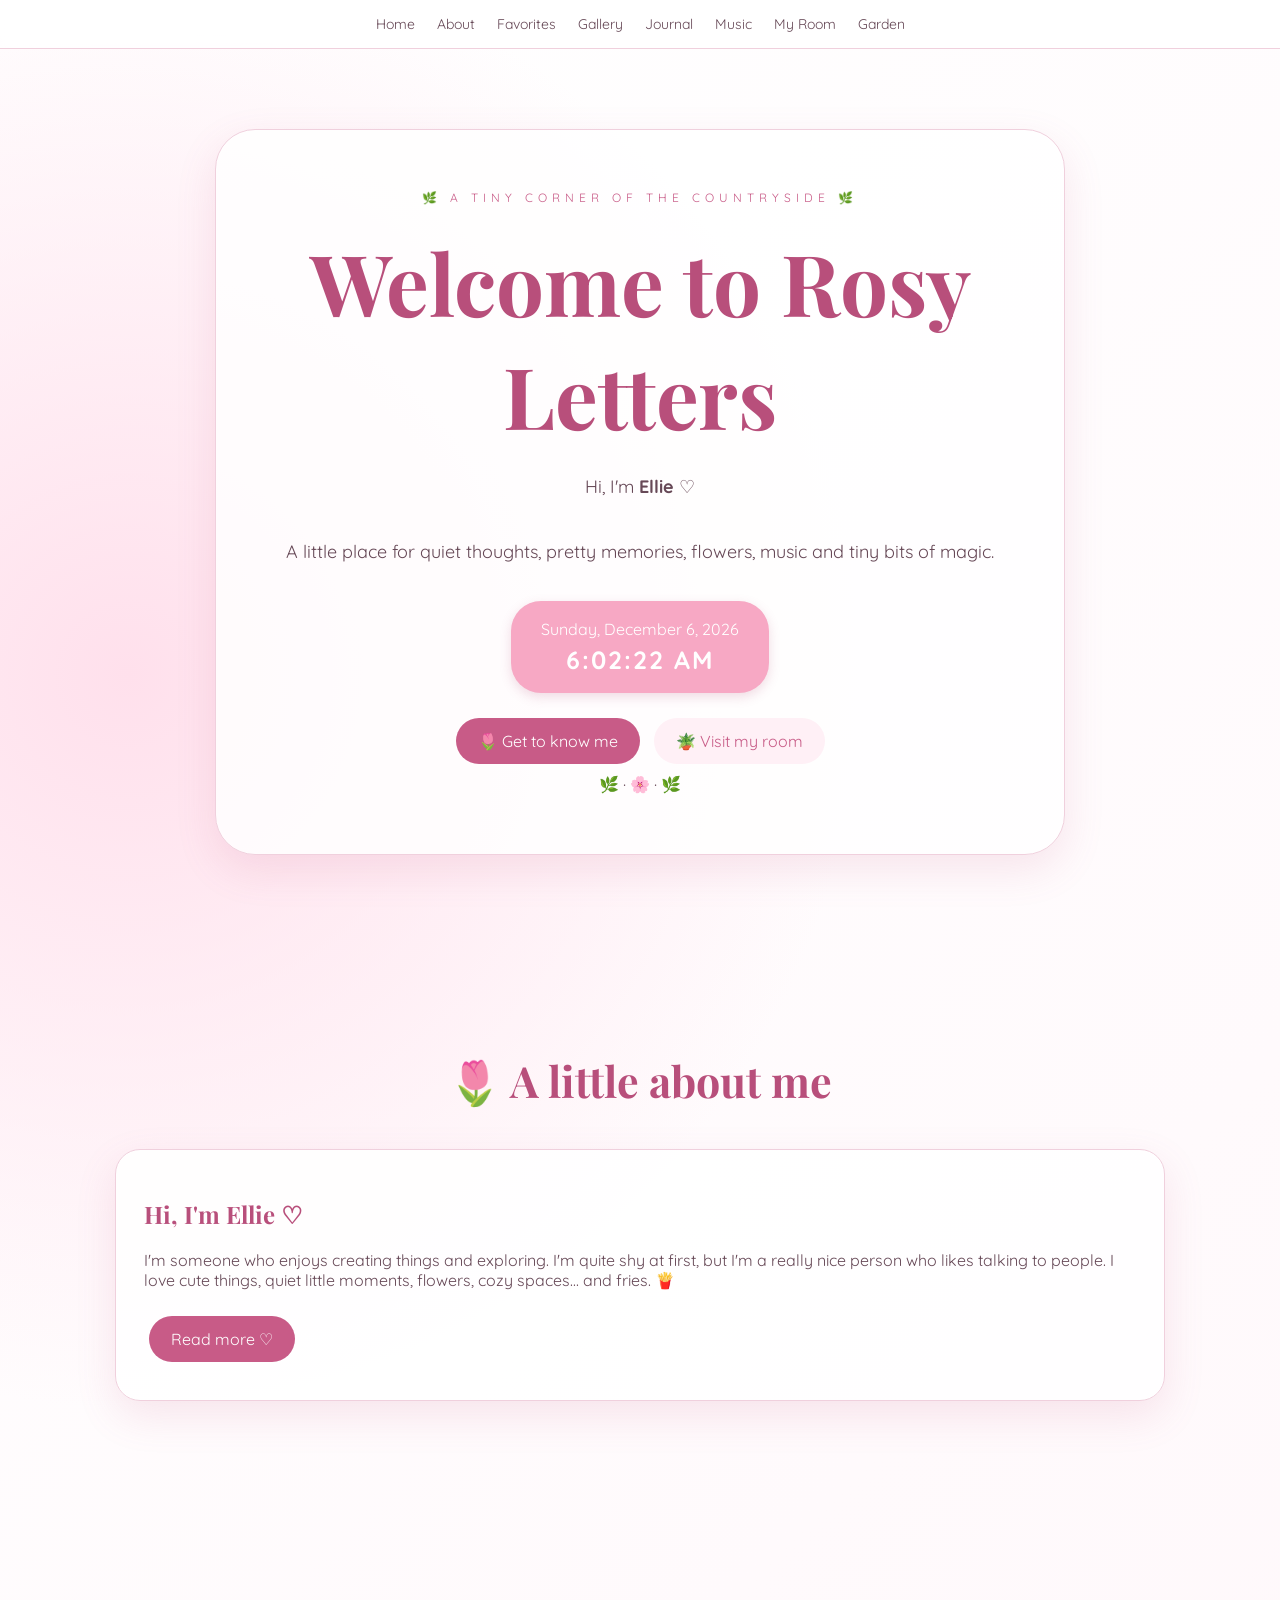
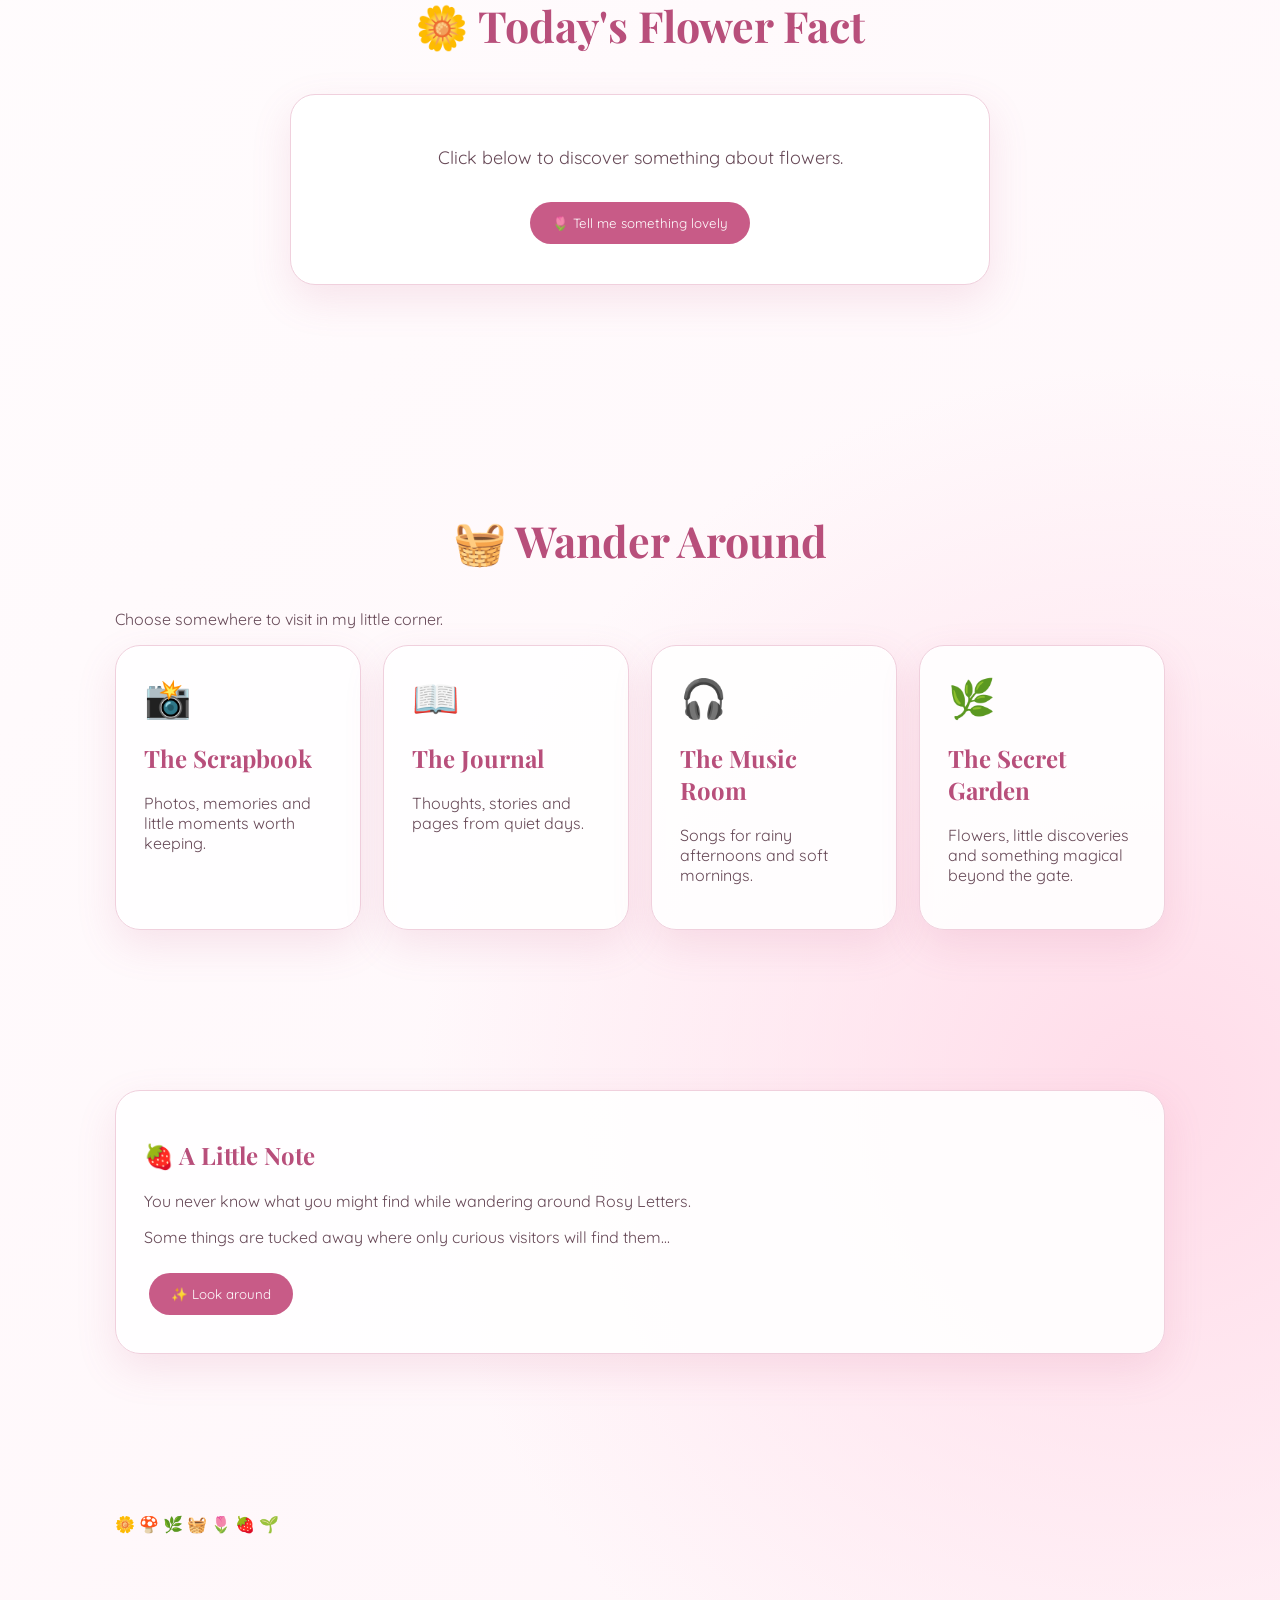
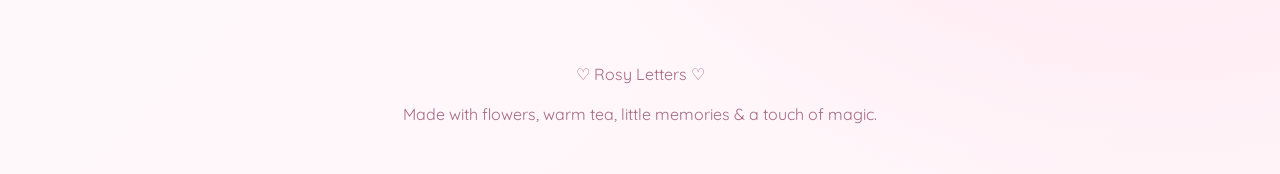
==== commit 6a91632a: "Update index.html" ====
--- a/index.html
+++ b/index.html
@@ -16,44 +16,38 @@
 
 <body>
 
-<nav>
+<nav class="cottage-nav">
 
 <a href="index.html">Home</a>
-
 <a href="about.html">About</a>
-
 <a href="favorites.html">Favorites</a>
-
 <a href="gallery.html">Gallery</a>
-
 <a href="journal.html">Journal</a>
-
 <a href="music.html">Music</a>
-
 <a href="room.html">My Room</a>
-
 <a href="garden.html">Garden</a>
 
 </nav>
 
 
-<header class="hero">
-
-<div class="hero-card">
+<header class="hero cottage-hero">
+
+<div class="hero-card cottage-paper">
 
 <div class="kicker">
-♡ a tiny corner of the internet ♡
+🌿 a tiny corner of the countryside 🌿
 </div>
 
 <h1>
-Welcome to my little corner
+Welcome to Rosy Letters
 </h1>
 
 <p>
-Hi, I'm <strong>Ellie</strong>!<br>
-
-A little place for my thoughts,
-memories & favorite things.
+Hi, I'm <strong>Ellie</strong> ♡<br><br>
+
+A little place for quiet thoughts,
+pretty memories, flowers,
+music and tiny bits of magic.
 </p>
 
 
@@ -64,45 +58,64 @@
 
 <br>
 
+
+<div class="hero-buttons">
+
 <a
 href="about.html"
 class="button">
 
-♡ Get to know me
-
-</a>
+🌷 Get to know me
+
+</a>
+
 
 <a
 href="room.html"
 class="button secondary">
 
-🎀 Decorate my room
-
-</a>
+🪴 Visit my room
+
+</a>
+
+</div>
+
+
+<div class="tiny-divider">
+🌿 · 🌸 · 🌿
+</div>
 
 </div>
 
 </header>
 
 
+
 <section>
 
 <h2 class="section-title">
-A little about me 🌷
-</h2>
-
-<div class="card">
+🌷 A little about me
+</h2>
+
+<div class="card cottage-card">
 
 <h2>
 Hi, I'm Ellie ♡
 </h2>
 
 <p>
+
 I'm someone who enjoys creating things
-and exploring. I'm quite shy at first,
-but I'm a really nice person who likes
-talking to people. I also really love
-cute things... and fries. 🍟
+and exploring.
+
+I'm quite shy at first, but I'm a really
+nice person who likes talking to people.
+
+I love cute things, quiet little moments,
+flowers, cozy spaces...
+
+and fries. 🍟
+
 </p>
 
 <a
@@ -118,20 +131,21 @@
 </section>
 
 
+
 <section>
 
 <h2 class="section-title">
-🌸 Flower Fact
-</h2>
-
-<div class="flower-fact">
+🌼 Today's Flower Fact
+</h2>
+
+<div class="flower-fact cottage-card">
 
 <p
 class="fact-text"
 id="flowerFact">
 
-Click the button to discover
-something about flowers.
+Click below to discover something
+about flowers.
 
 </p>
 
@@ -139,7 +153,7 @@
 class="button"
 onclick="newFlowerFact()">
 
-🌷 Give me a flower fact
+🌷 Tell me something lovely
 
 </button>
 
@@ -148,113 +162,136 @@
 </section>
 
 
+
 <section>
 
 <h2 class="section-title">
-✨ Explore
-</h2>
-
-<div class="card-grid">
+🧺 Wander Around
+</h2>
+
+
+<p class="section-intro">
+
+Choose somewhere to visit in my little corner.
+
+</p>
+
+
+<div class="card-grid cottage-grid">
+
 
 <a
 href="gallery.html"
-class="card">
+class="card cottage-card">
 
 <div class="emoji">
 📸
 </div>
 
 <h2>
-My Memories
-</h2>
-
-<p>
-Photos, moments and little memories.
-</p>
-
-</a>
+The Scrapbook
+</h2>
+
+<p>
+Photos, memories and little moments
+worth keeping.
+</p>
+
+</a>
+
 
 
 <a
 href="journal.html"
-class="card">
+class="card cottage-card">
 
 <div class="emoji">
 📖
 </div>
 
 <h2>
-My Journal
-</h2>
-
-<p>
-A collection of my thoughts and memories.
-</p>
-
-</a>
+The Journal
+</h2>
+
+<p>
+Thoughts, stories and pages
+from quiet days.
+</p>
+
+</a>
+
 
 
 <a
 href="music.html"
-class="card">
+class="card cottage-card">
 
 <div class="emoji">
 🎧
 </div>
 
 <h2>
-My Music
-</h2>
-
-<p>
-Come listen to my favorite songs.
-</p>
-
-</a>
+The Music Room
+</h2>
+
+<p>
+Songs for rainy afternoons
+and soft mornings.
+</p>
+
+</a>
+
 
 
 <a
 href="garden.html"
-class="card">
+class="card cottage-card">
 
 <div class="emoji">
-🧚
-</div>
-
-<h2>
-Secret Garden
-</h2>
-
-<p>
-There's something magical waiting inside...
-</p>
-
-</a>
+🌿
+</div>
+
+<h2>
+The Secret Garden
+</h2>
+
+<p>
+Flowers, little discoveries
+and something magical beyond the gate.
+</p>
+
+</a>
+
 
 </div>
 
 </section>
 
 
+
 <section>
 
-<div class="card"
-style="text-align:center">
-
-<h2>
-👀 Did you find the surprise?
-</h2>
-
-<p>
-There may be something hidden
-around this website...
+<div class="card cottage-card daily-note">
+
+<h2>
+🍓 A Little Note
+</h2>
+
+<p>
+You never know what you might find
+while wandering around Rosy Letters.
+</p>
+
+<p class="tiny-text">
+Some things are tucked away where
+only curious visitors will find them...
 </p>
 
 <button
 class="button"
 onclick="surprise()">
 
-✨ Click me
+✨ Look around
 
 </button>
 
@@ -263,42 +300,113 @@
 </section>
 
 
+
+<section class="cottage-footer-scene">
+
+<div class="little-scene">
+
+<span>🌼</span>
+<span>🍄</span>
+<span>🌿</span>
+<span>🧺</span>
+<span>🌷</span>
+<span>🍓</span>
+<span>🌱</span>
+
+</div>
+
+</section>
+
+
+
 <footer>
 
-♡ Ellie's Little Corner ♡
+♡ Rosy Letters ♡
 
 <br><br>
 
-Made with love, flowers & a little magic.
+Made with flowers, warm tea,
+little memories & a touch of magic.
 
 </footer>
 
 
+
 <script src="script.js"></script>
+
+
 <script>
+
 function updateDateTime() {
-    const now = new Date();
-
-    const date = now.toLocaleDateString('en-US', {
-        weekday: 'long',
-        month: 'long',
-        day: 'numeric',
-        year: 'numeric'
-    });
-
-    const time = now.toLocaleTimeString('en-US', {
-        hour: 'numeric',
-        minute: '2-digit',
-        second: '2-digit'
-    });
-
-    document.getElementById('date').textContent = date;
-    document.getElementById('clock').textContent = time;
+
+    const now =
+        new Date();
+
+
+    const date =
+        now.toLocaleDateString(
+            'en-US',
+            {
+
+                weekday:
+                    'long',
+
+                month:
+                    'long',
+
+                day:
+                    'numeric',
+
+                year:
+                    'numeric'
+
+            }
+        );
+
+
+    const time =
+        now.toLocaleTimeString(
+            'en-US',
+            {
+
+                hour:
+                    'numeric',
+
+                minute:
+                    '2-digit',
+
+                second:
+                    '2-digit'
+
+            }
+        );
+
+
+    document.getElementById(
+        'date'
+    ).textContent =
+        date;
+
+
+    document.getElementById(
+        'clock'
+    ).textContent =
+        time;
+
 }
 
+
 updateDateTime();
-setInterval(updateDateTime, 1000);
+
+
+setInterval(
+    updateDateTime,
+    1000
+);
+
 </script>
+
+
 </body>
 
 </html>
--- a/style.css
+++ b/style.css
@@ -967,3 +967,1135 @@
     font-weight: bold;
     letter-spacing: 2px;
 }
+.journal-intro {
+    text-align: center;
+    margin: 15px auto 35px;
+    max-width: 600px;
+    color: #806b73;
+}
+
+.journal-entry {
+    max-width: 750px;
+    margin: 0 auto 30px;
+    padding: 30px;
+    background: #fffafa;
+    border: 1px solid #f1d9e2;
+    border-radius: 18px;
+    box-shadow: 0 5px 15px rgba(180, 100, 130, 0.12);
+    text-align: left;
+}
+
+.journal-date {
+    font-size: 14px;
+    color: #c27c98;
+    margin-bottom: 10px;
+}
+
+.journal-entry h2 {
+    color: #765963;
+    margin-bottom: 15px;
+}
+
+.journal-entry p {
+    line-height: 1.8;
+    color: #695860;
+    margin-bottom: 12px;
+}
+
+.journal-entry ul {
+    padding-left: 25px;
+    line-height: 2;
+    color: #695860;
+}
+
+.journal-note {
+    max-width: 600px;
+    margin: 40px auto;
+    padding: 20px;
+    background: #fce8ef;
+    border-radius: 25px;
+    text-align: center;
+    color: #8b5c6e;
+}
+.journal-form {
+    max-width: 700px;
+    margin: 30px auto 45px;
+    padding: 30px;
+    background: #fffafa;
+    border: 1px solid #f1d9e2;
+    border-radius: 20px;
+    box-shadow: 0 5px 15px rgba(180, 100, 130, 0.12);
+    text-align: left;
+}
+
+.journal-form h2 {
+    text-align: center;
+    color: #765963;
+    margin-bottom: 25px;
+}
+
+.journal-form label {
+    display: block;
+    margin: 15px 0 7px;
+    color: #765963;
+    font-weight: bold;
+}
+
+.journal-form input,
+.journal-form textarea {
+    width: 100%;
+    padding: 12px;
+    border: 1px solid #e5c5d1;
+    border-radius: 10px;
+    background: #fff;
+    color: #5f4d55;
+    font-family: inherit;
+    font-size: 15px;
+}
+
+.journal-form textarea {
+    resize: vertical;
+}
+
+.journal-form input:focus,
+.journal-form textarea:focus {
+    outline: none;
+    border-color: #d795ae;
+}
+
+.journal-form .button {
+    display: block;
+    margin: 25px auto 0;
+}
+
+#journalEntries {
+    max-width: 750px;
+    margin: auto;
+}
+/* ---------- MUSIC PLAYER ---------- */
+
+.music-intro {
+    text-align: center;
+    color: #806b73;
+    margin-bottom: 30px;
+}
+
+.music-player {
+    max-width: 500px;
+    margin: 30px auto 45px;
+    padding: 30px;
+    background: #fffafa;
+    border: 1px solid #f1d9e2;
+    border-radius: 25px;
+    box-shadow: 0 8px 20px rgba(180, 100, 130, 0.15);
+    text-align: center;
+}
+
+.album-art {
+    width: 180px;
+    height: 180px;
+    margin: 0 auto 20px;
+    display: flex;
+    align-items: center;
+    justify-content: center;
+    background: #fce8ef;
+    border-radius: 20px;
+    font-size: 70px;
+}
+
+.music-player h2 {
+    color: #765963;
+    margin-bottom: 5px;
+}
+
+.music-player > p {
+    color: #9a7885;
+    margin-top: 0;
+}
+
+.progress-container {
+    display: flex;
+    align-items: center;
+    gap: 10px;
+    margin: 25px 0 15px;
+}
+
+.progress-container span {
+    font-size: 12px;
+    color: #806b73;
+}
+
+#progressBar {
+    flex: 1;
+}
+
+.player-controls {
+    display: flex;
+    justify-content: center;
+    align-items: center;
+    gap: 18px;
+    margin: 20px 0;
+}
+
+.music-button,
+.play-button {
+    border: none;
+    cursor: pointer;
+    border-radius: 50%;
+    background: #fce8ef;
+    width: 45px;
+    height: 45px;
+    font-size: 18px;
+}
+
+.play-button {
+    width: 60px;
+    height: 60px;
+    font-size: 24px;
+}
+
+.music-button:hover,
+.play-button:hover {
+    transform: scale(1.05);
+}
+
+.volume-control {
+    display: flex;
+    justify-content: center;
+    align-items: center;
+    gap: 10px;
+}
+
+#volumeBar {
+    width: 120px;
+}
+
+.playlist {
+    max-width: 650px;
+    margin: 0 auto 40px;
+}
+
+.playlist-song {
+    width: 100%;
+    display: flex;
+    align-items: center;
+    gap: 15px;
+    padding: 16px;
+    margin-bottom: 10px;
+    border: 1px solid #f1d9e2;
+    border-radius: 15px;
+    background: #fffafa;
+    cursor: pointer;
+    text-align: left;
+}
+
+.playlist-song:hover {
+    background: #fce8ef;
+}
+
+.song-info {
+    display: flex;
+    flex-direction: column;
+    gap: 3px;
+}
+
+.song-info strong {
+    color: #765963;
+}
+
+.song-info small {
+    color: #9a7885;
+}
+
+.music-note {
+    max-width: 600px;
+    margin: 40px auto;
+    text-align: center;
+}
+.music-intro {
+    text-align: center;
+    color: #806b73;
+    margin-bottom: 30px;
+}
+
+.music-card {
+    max-width: 750px;
+    margin: 0 auto 35px;
+    padding: 25px;
+    background: #fffafa;
+    border: 1px solid #f1d9e2;
+    border-radius: 20px;
+    box-shadow: 0 5px 15px rgba(180, 100, 130, 0.12);
+}
+
+.music-card h2 {
+    color: #765963;
+    margin-bottom: 5px;
+}
+
+.music-card p {
+    color: #9a7885;
+    margin-top: 0;
+    margin-bottom: 20px;
+}
+
+.music-card iframe {
+    width: 100%;
+    border-radius: 15px;
+    display: block;
+}
+
+.music-note {
+    max-width: 600px;
+    margin: 40px auto;
+    text-align: center;
+}
+/* ---------- GARDEN ---------- */
+
+.garden-intro {
+    max-width: 650px;
+    margin: 15px auto 35px;
+    text-align: center;
+    color: #806b73;
+    line-height: 1.7;
+}
+
+.garden-grid {
+    max-width: 800px;
+    margin: 0 auto 35px;
+    display: grid;
+    grid-template-columns: repeat(3, 1fr);
+    gap: 20px;
+}
+
+.garden-flower {
+    border: 1px solid #f1d9e2;
+    background: #fffafa;
+    border-radius: 20px;
+    padding: 25px 15px;
+    cursor: pointer;
+    box-shadow: 0 5px 15px rgba(180, 100, 130, 0.10);
+    transition: transform 0.2s ease;
+}
+
+.garden-flower:hover {
+    transform: translateY(-5px);
+    background: #fce8ef;
+}
+
+.garden-flower span {
+    display: block;
+    font-size: 55px;
+    margin-bottom: 10px;
+}
+
+.garden-flower strong {
+    color: #765963;
+    font-size: 17px;
+}
+
+.flower-information {
+    max-width: 650px;
+    margin: 0 auto 35px;
+    padding: 30px;
+    background: #fffafa;
+    border: 1px solid #f1d9e2;
+    border-radius: 20px;
+    text-align: center;
+    box-shadow: 0 5px 15px rgba(180, 100, 130, 0.10);
+}
+
+.flower-information h2 {
+    color: #765963;
+}
+
+.flower-information p {
+    color: #806b73;
+    line-height: 1.7;
+}
+
+.garden-card {
+    max-width: 650px;
+    margin: 0 auto 35px;
+    padding: 30px;
+    background: #fffafa;
+    border: 1px solid #f1d9e2;
+    border-radius: 20px;
+    text-align: center;
+    box-shadow: 0 5px 15px rgba(180, 100, 130, 0.10);
+}
+
+.garden-card h2 {
+    color: #765963;
+}
+
+.garden-card p {
+    color: #806b73;
+    margin-bottom: 20px;
+}
+
+.garden-note {
+    max-width: 600px;
+    margin: 40px auto;
+    padding: 20px;
+    background: #fce8ef;
+    border-radius: 25px;
+    text-align: center;
+    color: #8b5c6e;
+}
+
+@media (max-width: 700px) {
+
+    .garden-grid {
+        grid-template-columns: 1fr 1fr;
+    }
+
+}
+
+@media (max-width: 450px) {
+
+    .garden-grid {
+        grid-template-columns: 1fr;
+    }
+
+}
+/* ---------- MY GARDEN ---------- */
+
+.my-garden {
+    max-width: 900px;
+    margin: 0 auto 50px;
+
+    display: grid;
+
+    grid-template-columns:
+        repeat(3, 1fr);
+
+    gap: 20px;
+}
+
+.empty-garden {
+    grid-column: 1 / -1;
+
+    text-align: center;
+
+    padding: 50px 20px;
+
+    background: #fffafa;
+
+    border: 1px dashed #e5c5d1;
+
+    border-radius: 20px;
+
+    color: #9a7885;
+}
+
+
+.garden-card {
+    max-width: 650px;
+
+    margin: 0 auto 35px;
+
+    padding: 30px;
+
+    background: #fffafa;
+
+    border: 1px solid #f1d9e2;
+
+    border-radius: 20px;
+
+    text-align: center;
+
+    box-shadow:
+        0 5px 15px
+        rgba(180, 100, 130, 0.10);
+}
+
+
+.garden-card h2 {
+    color: #765963;
+}
+
+
+.garden-card p {
+    color: #806b73;
+}
+
+
+#flowerChoice,
+#flowerName {
+
+    width: 80%;
+
+    padding: 12px;
+
+    margin: 8px;
+
+    border:
+
+        1px solid #e5c5d1;
+
+    border-radius: 10px;
+
+    background: white;
+
+    color: #765963;
+
+    font-family: inherit;
+
+}
+
+
+.garden-plant {
+
+    padding: 25px 15px;
+
+    background: #fffafa;
+
+    border: 1px solid #f1d9e2;
+
+    border-radius: 20px;
+
+    text-align: center;
+
+    box-shadow:
+        0 5px 15px
+        rgba(180, 100, 130, 0.10);
+
+    transition:
+        transform 0.2s ease;
+
+}
+
+
+.garden-plant:hover {
+
+    transform:
+        translateY(-5px);
+
+}
+
+
+.plant-flower {
+
+    font-size: 60px;
+
+    min-height: 75px;
+
+    display: flex;
+
+    justify-content: center;
+
+    align-items: center;
+
+}
+
+
+.garden-plant h2 {
+
+    color: #765963;
+
+    margin:
+        10px 0 5px;
+
+}
+
+
+.garden-plant p {
+
+    color: #9a7885;
+
+    font-size: 14px;
+
+}
+
+
+.plant-buttons {
+
+    display: flex;
+
+    justify-content: center;
+
+    gap: 8px;
+
+    flex-wrap: wrap;
+
+    margin-top: 15px;
+
+}
+
+
+.small-button {
+
+    font-size: 13px;
+
+    padding:
+        8px 12px;
+
+}
+
+
+.remove-button {
+
+    border: none;
+
+    padding:
+        8px 12px;
+
+    border-radius: 10px;
+
+    background: #f4e3e8;
+
+    color: #765963;
+
+    cursor: pointer;
+
+}
+
+
+.remove-button:hover {
+
+    background: #efd2dc;
+
+}
+
+
+@media (max-width: 700px) {
+
+    .my-garden {
+
+        grid-template-columns:
+            repeat(2, 1fr);
+
+    }
+
+}
+
+
+@media (max-width: 450px) {
+
+    .my-garden {
+
+        grid-template-columns: 1fr;
+
+    }
+
+    #flowerChoice,
+    #flowerName {
+
+        width: 90%;
+
+    }
+
+}
+/* ---------- GARDEN 2.0 ---------- */
+
+.garden-status {
+
+    max-width: 700px;
+
+    margin: 20px auto 30px;
+
+    display: flex;
+
+    justify-content: center;
+
+    gap: 15px;
+
+    flex-wrap: wrap;
+
+}
+
+.garden-status div {
+
+    padding: 12px 20px;
+
+    background: #fffafa;
+
+    border: 1px solid #f1d9e2;
+
+    border-radius: 15px;
+
+    color: #806b73;
+
+}
+
+.garden-status strong {
+
+    color: #765963;
+
+}
+
+
+/* GARDEN AREA */
+
+.garden-area {
+
+    max-width: 850px;
+
+    margin: 0 auto 40px;
+
+    border-radius: 25px;
+
+    overflow: hidden;
+
+    border: 2px solid #efd6df;
+
+    box-shadow:
+        0 8px 20px
+        rgba(180, 100, 130, 0.15);
+
+}
+
+
+/* SKY */
+
+.garden-sky {
+
+    height: 170px;
+
+    background:
+        linear-gradient(
+            #fdeef3,
+            #fff8ee
+        );
+
+    position: relative;
+
+}
+
+
+.sun {
+
+    position: absolute;
+
+    right: 60px;
+
+    top: 25px;
+
+    font-size: 55px;
+
+}
+
+
+.cloud {
+
+    position: absolute;
+
+    font-size: 45px;
+
+    opacity: 0.7;
+
+}
+
+.cloud-one {
+
+    left: 80px;
+
+    top: 40px;
+
+}
+
+.cloud-two {
+
+    left: 300px;
+
+    top: 80px;
+
+}
+
+
+/* GROUND */
+
+.garden-ground {
+
+    min-height: 300px;
+
+    padding: 35px;
+
+    display: grid;
+
+    grid-template-columns:
+        repeat(3, 1fr);
+
+    gap: 25px;
+
+    background:
+        linear-gradient(
+            #d9e8c8,
+            #c9dfb6
+        );
+
+}
+
+
+/* PLANT SPOTS */
+
+.plant-spot {
+
+    min-height: 100px;
+
+    display: flex;
+
+    justify-content: center;
+
+    align-items: center;
+
+    font-size: 55px;
+
+    background:
+        rgba(
+            255,
+            255,
+            255,
+            0.35
+        );
+
+    border-radius: 50%;
+
+    cursor: pointer;
+
+    transition:
+        transform 0.2s ease,
+        background 0.2s ease;
+
+}
+
+.plant-spot:hover {
+
+    transform:
+        scale(1.08);
+
+    background:
+        rgba(
+            255,
+            255,
+            255,
+            0.55
+        );
+
+}
+
+.plant-spot.planted {
+
+    background:
+        rgba(
+            255,
+            255,
+            255,
+            0.45
+        );
+
+}
+
+.plant-spot.selected {
+
+    outline:
+        3px solid #d795ae;
+
+    transform:
+        scale(1.08);
+
+}
+
+
+/* SEED AREA */
+
+.garden-card {
+
+    max-width: 700px;
+
+    margin: 0 auto 30px;
+
+    padding: 30px;
+
+    background: #fffafa;
+
+    border: 1px solid #f1d9e2;
+
+    border-radius: 20px;
+
+    text-align: center;
+
+    box-shadow:
+        0 5px 15px
+        rgba(
+            180,
+            100,
+            130,
+            0.10
+        );
+
+}
+
+.garden-card h2 {
+
+    color: #765963;
+
+}
+
+.garden-card p {
+
+    color: #806b73;
+
+}
+
+
+/* SEED BUTTONS */
+
+.seed-options {
+
+    display: flex;
+
+    justify-content: center;
+
+    flex-wrap: wrap;
+
+    gap: 10px;
+
+    margin: 20px 0;
+
+}
+
+.seed-options button {
+
+    border: 1px solid #f1d9e2;
+
+    background: #fce8ef;
+
+    padding: 10px 14px;
+
+    border-radius: 12px;
+
+    cursor: pointer;
+
+    color: #765963;
+
+    font-family: inherit;
+
+}
+
+.seed-options button:hover {
+
+    transform:
+        translateY(-2px);
+
+    background: #f8dce6;
+
+}
+
+
+/* MESSAGE */
+
+.garden-message {
+
+    max-width: 650px;
+
+    margin: 30px auto 50px;
+
+    padding: 18px;
+
+    background: #fce8ef;
+
+    border-radius: 20px;
+
+    text-align: center;
+
+    color: #765963;
+
+}
+
+
+/* MOBILE */
+
+@media (max-width: 650px) {
+
+    .garden-ground {
+
+        grid-template-columns:
+            repeat(2, 1fr);
+
+        padding: 20px;
+
+    }
+
+}
+
+
+@media (max-width: 420px) {
+
+    .garden-ground {
+
+        grid-template-columns: 1fr;
+
+    }
+
+    .garden-status {
+
+        flex-direction: column;
+
+        align-items: center;
+
+    }
+
+}
+/* ---------- GARDEN 3.0 ---------- */
+
+.garden-time {
+    max-width: 600px;
+    margin: 0 auto 20px;
+    padding: 12px 20px;
+    background: #fffafa;
+    border: 1px solid #f1d9e2;
+    border-radius: 20px;
+    text-align: center;
+    color: #765963;
+}
+
+.garden-sky {
+    position: relative;
+    height: 170px;
+    overflow: hidden;
+}
+
+.garden-sky.night {
+    background: linear-gradient(
+        #4d536f,
+        #747b9b
+    );
+}
+
+.moon {
+    display: none;
+    position: absolute;
+    right: 60px;
+    top: 25px;
+    font-size: 55px;
+}
+
+.butterfly {
+    position: absolute;
+    font-size: 28px;
+    animation: butterflyFloat 5s infinite ease-in-out;
+}
+
+.butterfly-one {
+    left: 35%;
+    top: 60px;
+}
+
+.butterfly-two {
+    right: 25%;
+    top: 100px;
+    animation-delay: 2s;
+}
+
+.bee {
+    position: absolute;
+    left: 55%;
+    top: 35px;
+    font-size: 28px;
+    animation: beeFloat 4s infinite ease-in-out;
+}
+
+@keyframes butterflyFloat {
+
+    0% {
+        transform: translate(0, 0);
+    }
+
+    50% {
+        transform: translate(30px, -15px);
+    }
+
+    100% {
+        transform: translate(0, 0);
+    }
+
+}
+
+@keyframes beeFloat {
+
+    0% {
+        transform: translate(0, 0);
+    }
+
+    50% {
+        transform: translate(-25px, 15px);
+    }
+
+    100% {
+        transform: translate(0, 0);
+    }
+
+}
+
+
+/* COLLECTION */
+
+.collection {
+    display: grid;
+    grid-template-columns:
+        repeat(2, 1fr);
+    gap: 10px;
+}
+
+.collection-item {
+    padding: 12px;
+    background: #fce8ef;
+    border-radius: 12px;
+    color: #765963;
+}
+
+
+/* ACHIEVEMENTS */
+
+.achievements {
+    display: flex;
+    justify-content: center;
+    flex-wrap: wrap;
+    gap: 10px;
+}
+
+.achievement {
+    padding: 12px 16px;
+    background: #fce8ef;
+    border: 1px solid #f1d9e2;
+    border-radius: 15px;
+    color: #765963;
+}
+
+
+/* NIGHT GARDEN */
+
+.garden-sky.night .cloud {
+    opacity: 0.25;
+}
+
+.garden-sky.night + .garden-ground {
+    background:
+        linear-gradient(
+            #8ca17c,
+            #718966
+        );
+}
+
+
+/* MOBILE */
+
+@media (max-width: 500px) {
+
+    .collection {
+        grid-template-columns: 1fr;
+    }
+
+    .garden-status {
+        gap: 8px;
+    }
+
+}
+.garden-flower {
+    width: 70px;
+    height: 70px;
+    object-fit: contain;
+    image-rendering: pixelated;
+}
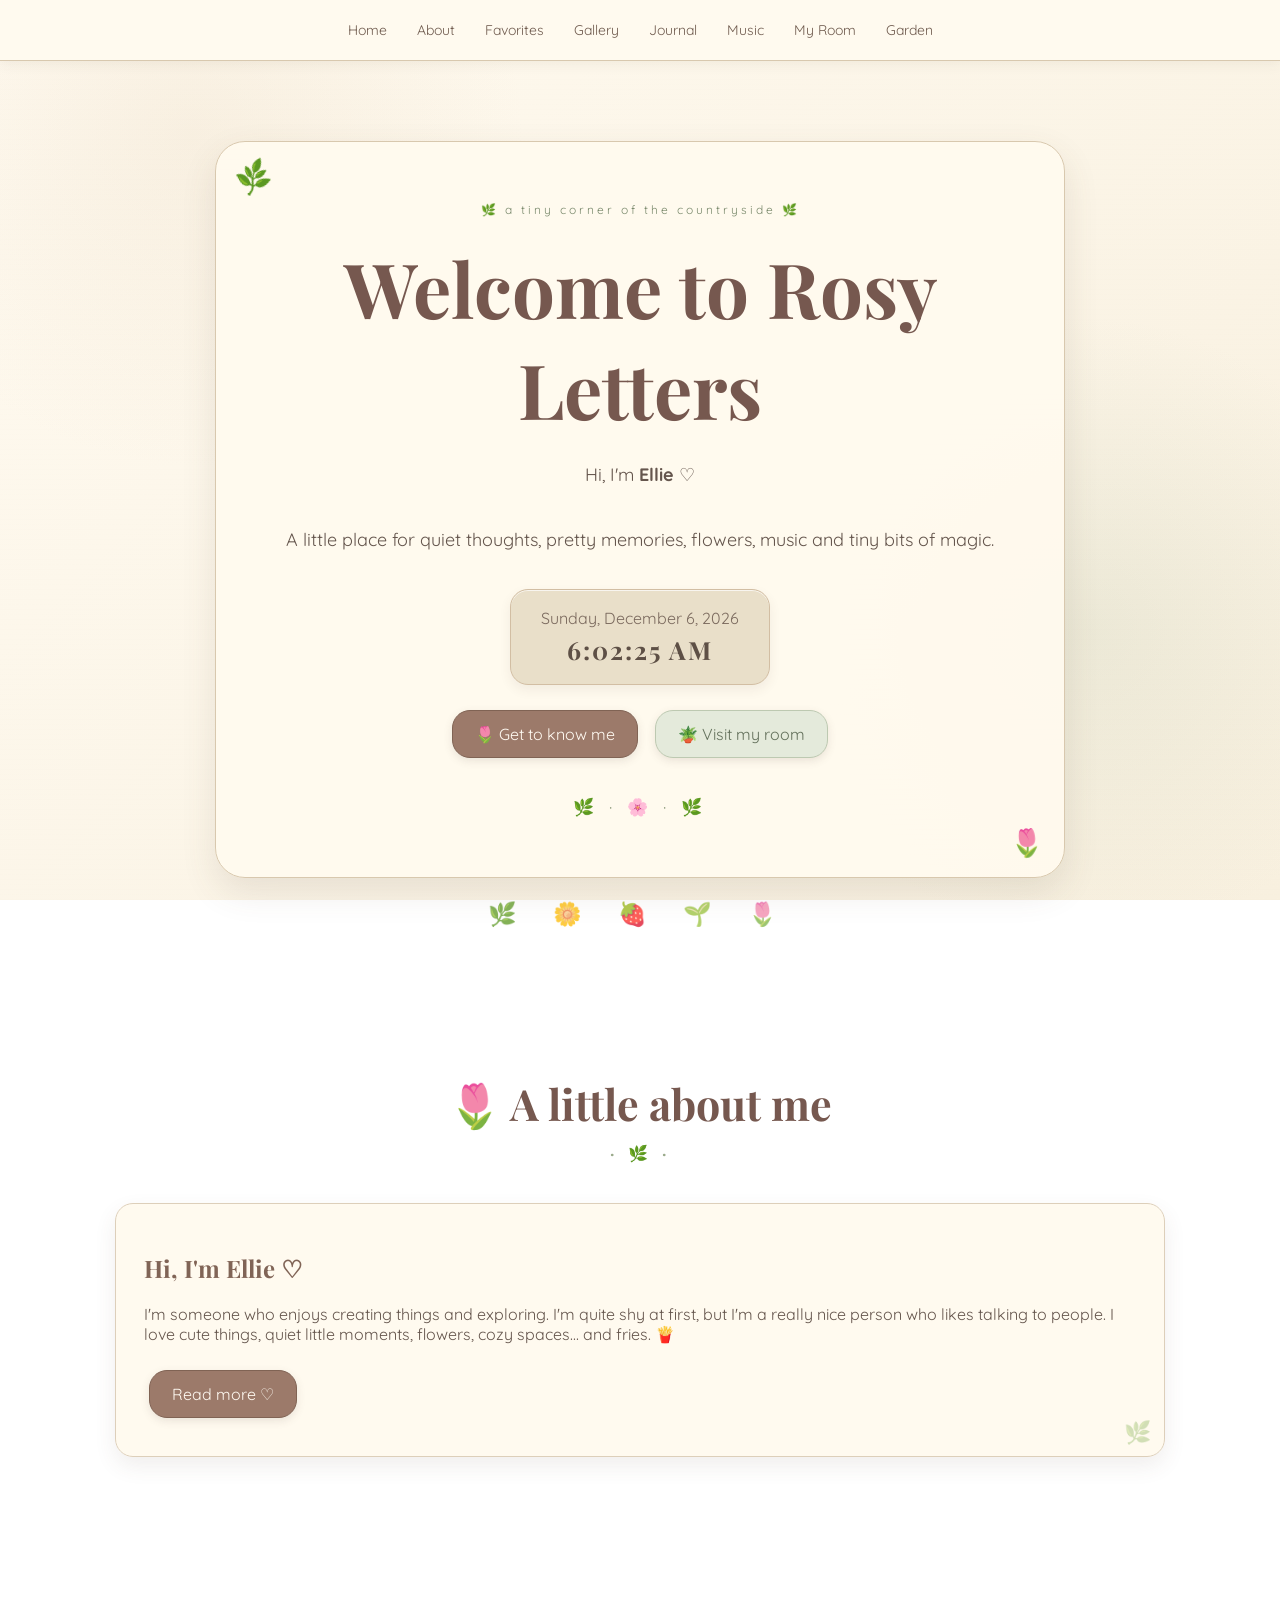
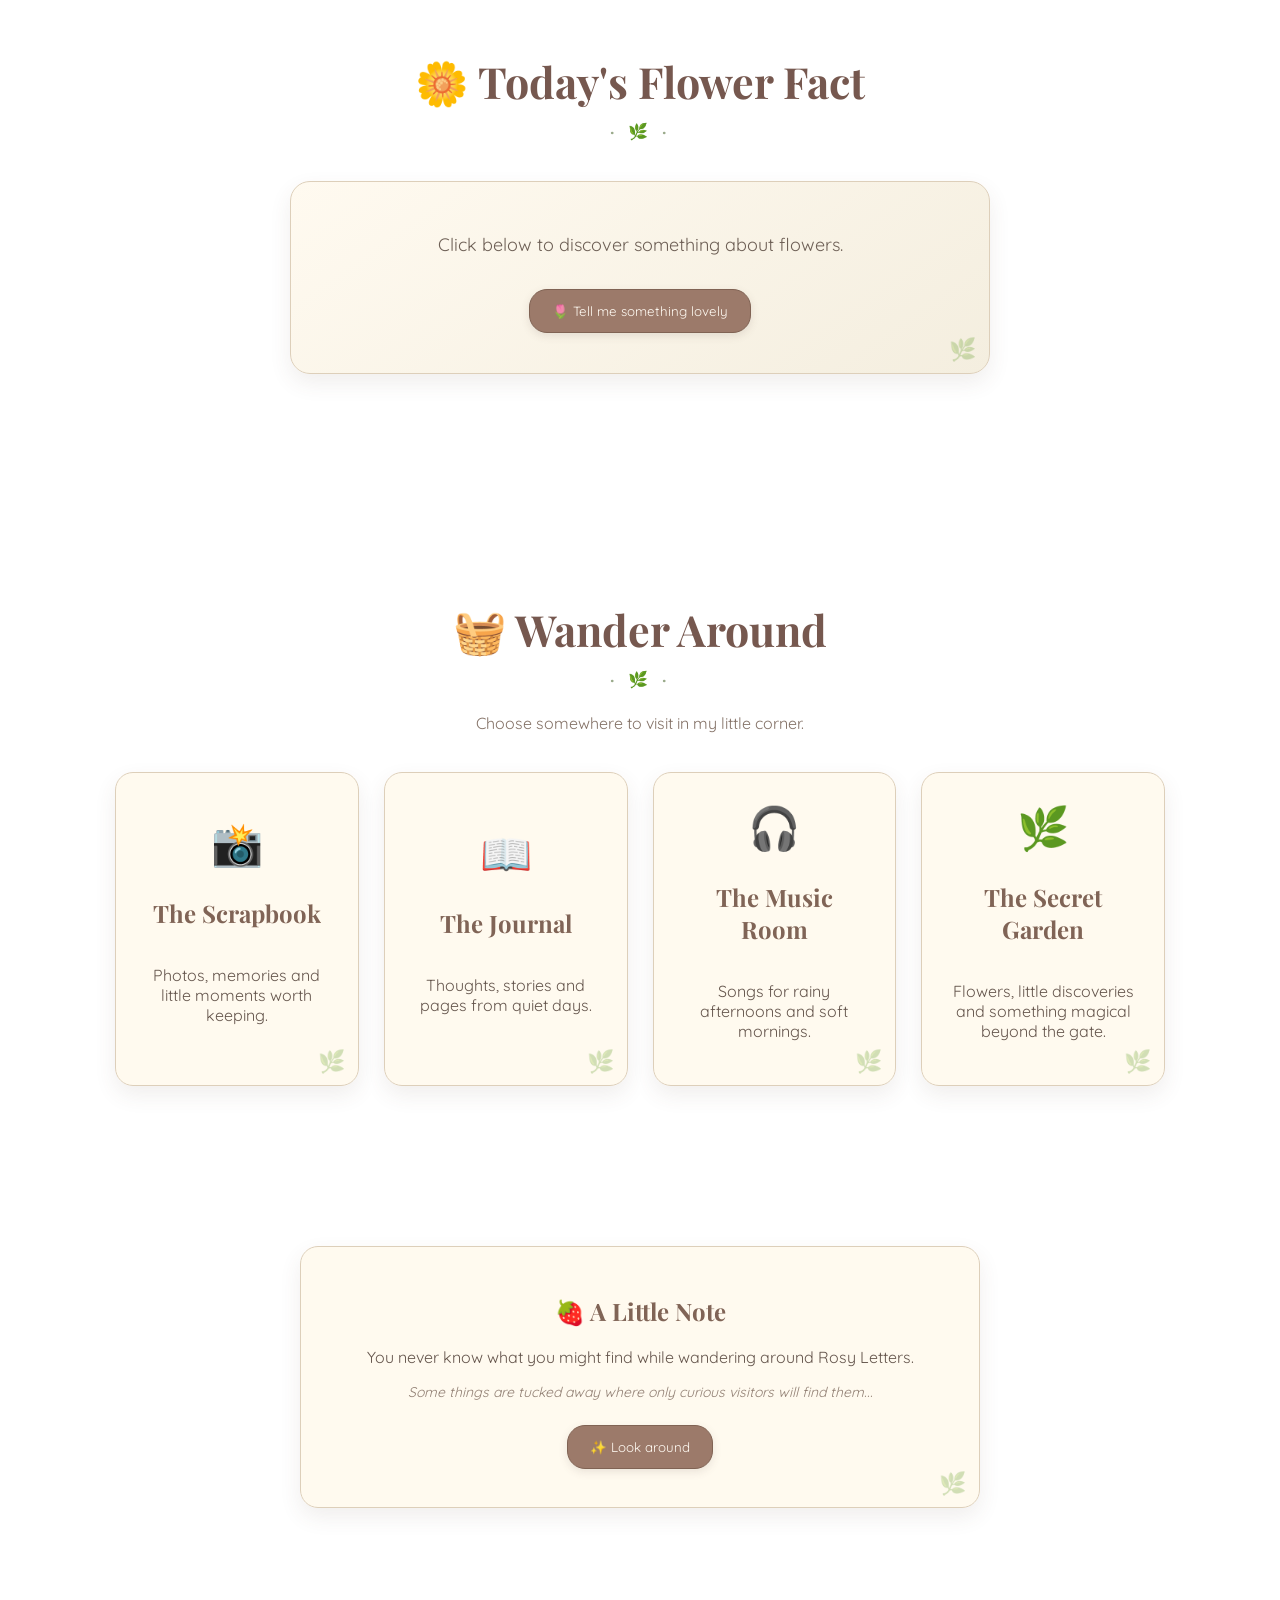
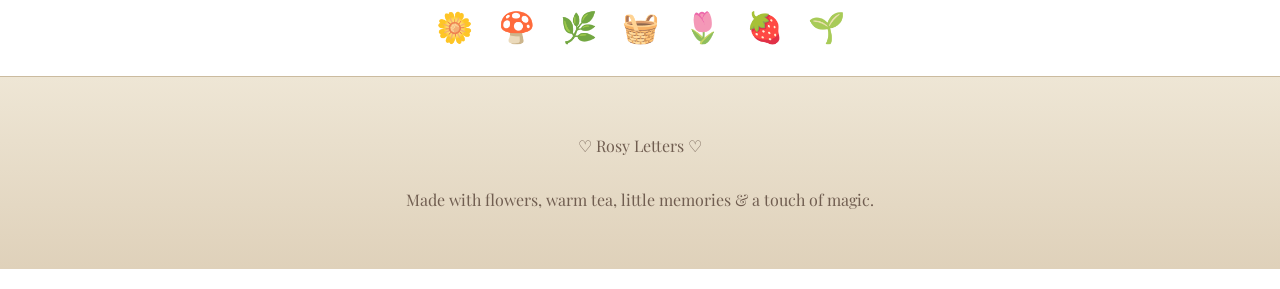
==== commit 993e78e3: "Update index.html" ====
--- a/index.html
+++ b/index.html
@@ -408,5 +408,22 @@
 
 
 </body>
-
+<!-- COTTAGECORE GARDEN BORDER -->
+
+<div class="home-garden-border">
+
+    <img
+        src="assets/garden/Bush 1.png"
+        class="home-bush home-bush-left"
+        alt=""
+    >
+
+    <img
+        src="assets/garden/Bush 2.png"
+        class="home-bush home-bush-right"
+        alt=""
+    >
+
+</div>
+    
 </html>
--- a/style.css
+++ b/style.css
@@ -2099,3 +2099,782 @@
     object-fit: contain;
     image-rendering: pixelated;
 }
+/* =====================================================
+   ROSY LETTERS — COTTAGECORE THEME
+   Add this at the VERY BOTTOM of style.css
+===================================================== */
+
+:root {
+    --pink: #d6a0ad;
+    --dark-pink: #9f6575;
+    --light-pink: #f7e8e8;
+
+    --cream: #fffaf0;
+    --paper: #fdf6e7;
+    --sage: #a9b89a;
+    --dark-sage: #66755d;
+    --moss: #78856b;
+
+    --brown: #806957;
+    --dark-brown: #5c493d;
+
+    --white: #fffdf8;
+    --text: #65564d;
+    --border: #ddcfba;
+
+    --shadow:
+        0 10px 25px
+        rgba(91, 72, 54, 0.10);
+}
+
+
+/* =====================================
+   WHOLE WEBSITE
+===================================== */
+
+body {
+    color: var(--text);
+
+    background:
+        radial-gradient(
+            circle at 15% 15%,
+            rgba(221, 198, 166, .18),
+            transparent 25%
+        ),
+
+        radial-gradient(
+            circle at 85% 70%,
+            rgba(169, 184, 154, .17),
+            transparent 25%
+        ),
+
+        linear-gradient(
+            135deg,
+            #fffaf0,
+            #f8f0df
+        );
+
+    background-attachment: fixed;
+}
+
+
+/* subtle paper texture */
+
+body::before {
+    content: "";
+
+    position: fixed;
+
+    inset: 0;
+
+    pointer-events: none;
+
+    opacity: .14;
+
+    z-index: -1;
+
+    background-image:
+        repeating-linear-gradient(
+            0deg,
+            rgba(90, 70, 50, .025) 0,
+            rgba(90, 70, 50, .025) 1px,
+            transparent 1px,
+            transparent 5px
+        );
+}
+
+
+/* =====================================
+   NAVIGATION
+===================================== */
+
+nav,
+.cottage-nav {
+    background:
+        rgba(255, 250, 240, .94);
+
+    border-bottom:
+        1px solid #d8c8ae;
+
+    box-shadow:
+        0 3px 12px
+        rgba(90, 70, 50, .07);
+
+    backdrop-filter: blur(12px);
+}
+
+
+nav a {
+    color: #705c4f;
+
+    padding: 6px 4px;
+
+    transition:
+        color .2s,
+        transform .2s;
+}
+
+
+nav a:hover {
+    color: var(--dark-sage);
+
+    transform:
+        translateY(-1px);
+}
+
+
+/* =====================================
+   HERO / HOME PAGE
+===================================== */
+
+.hero {
+    min-height: 88vh;
+
+    position: relative;
+}
+
+
+/* little cottage meadow feeling */
+
+.cottage-hero::before {
+    content:
+        "🌿   🌼   🍓   🌱   🌷";
+
+    position: absolute;
+
+    bottom: 30px;
+
+    left: 50%;
+
+    transform:
+        translateX(-50%);
+
+    width: 100%;
+
+    text-align: center;
+
+    font-size: 23px;
+
+    letter-spacing: 15px;
+
+    opacity: .75;
+
+    pointer-events: none;
+}
+
+
+.hero-card,
+.cottage-paper {
+    position: relative;
+
+    background:
+        rgba(255, 250, 239, .94);
+
+    border:
+        1px solid #d8c8ae;
+
+    border-radius: 30px;
+
+    box-shadow:
+        0 14px 35px
+        rgba(93, 73, 55, .12);
+}
+
+
+/* tiny decorative flowers on hero */
+
+.cottage-paper::before {
+    content: "🌿";
+
+    position: absolute;
+
+    left: 20px;
+
+    top: 18px;
+
+    font-size: 27px;
+
+    transform: rotate(-25deg);
+}
+
+
+.cottage-paper::after {
+    content: "🌷";
+
+    position: absolute;
+
+    right: 20px;
+
+    bottom: 18px;
+
+    font-size: 27px;
+}
+
+
+/* =====================================
+   TEXT
+===================================== */
+
+h1 {
+    color: #76584f;
+
+    font-size:
+        clamp(
+            42px,
+            7vw,
+            76px
+        );
+}
+
+
+h2 {
+    color: #806456;
+}
+
+
+.section-title {
+    color: #76584f;
+
+    position: relative;
+}
+
+
+.section-title::after {
+    content: "· 🌿 ·";
+
+    display: block;
+
+    margin-top: 10px;
+
+    color: #9aaa8b;
+
+    font-size: 16px;
+
+    letter-spacing: 5px;
+}
+
+
+.kicker {
+    color: #79896b;
+
+    letter-spacing: 3px;
+
+    text-transform: lowercase;
+}
+
+
+.section-intro {
+    text-align: center;
+
+    max-width: 600px;
+
+    margin:
+        -20px auto 35px;
+
+    color: #847267;
+
+    line-height: 1.8;
+}
+
+
+/* =====================================
+   BUTTONS
+===================================== */
+
+.button {
+    background:
+        #9c7a6a;
+
+    color:
+        #fffaf2;
+
+    border:
+        1px solid #806354;
+
+    border-radius: 18px;
+
+    box-shadow:
+        0 3px 8px
+        rgba(92, 73, 61, .13);
+
+    transition:
+        transform .2s,
+        background .2s,
+        box-shadow .2s;
+}
+
+
+.button:hover {
+    background:
+        #77866a;
+
+    transform:
+        translateY(-2px);
+
+    box-shadow:
+        0 6px 12px
+        rgba(92, 73, 61, .15);
+}
+
+
+.button.secondary {
+    background:
+        #e4eadb;
+
+    color:
+        #63705b;
+
+    border:
+        1px solid #bdc9b1;
+}
+
+
+.hero-buttons {
+    display: flex;
+
+    justify-content: center;
+
+    flex-wrap: wrap;
+
+    gap: 7px;
+}
+
+
+/* =====================================
+   DATE + CLOCK
+===================================== */
+
+.date-clock-bubble {
+    background:
+        #e9dfc9;
+
+    color:
+        #69574b;
+
+    border:
+        1px solid #d2bea3;
+
+    border-radius: 18px;
+
+    box-shadow:
+        inset 0 1px 0
+        rgba(255,255,255,.7),
+        0 5px 12px
+        rgba(90,70,50,.08);
+}
+
+
+#date {
+    color:
+        #7b6a5e;
+}
+
+
+#clock {
+    color:
+        #5e5046;
+
+    font-family:
+        "Playfair Display",
+        serif;
+}
+
+
+/* =====================================
+   DIVIDERS
+===================================== */
+
+.tiny-divider {
+    margin-top: 28px;
+
+    color: #899778;
+
+    font-size: 17px;
+
+    letter-spacing: 5px;
+}
+
+
+/* =====================================
+   SECTIONS
+===================================== */
+
+section {
+    position: relative;
+}
+
+
+/* =====================================
+   CARDS
+===================================== */
+
+.card,
+.cottage-card,
+.flower-fact,
+.journal-entry,
+.journal-form,
+.music-card,
+.music-player,
+.garden-card {
+
+    background:
+        rgba(255, 250, 239, .94);
+
+    border:
+        1px solid #ddcfba;
+
+    box-shadow:
+        0 9px 22px
+        rgba(90, 70, 50, .09);
+}
+
+
+.card,
+.cottage-card {
+    border-radius: 18px;
+}
+
+
+.cottage-card {
+    position: relative;
+
+    overflow: hidden;
+}
+
+
+/* tiny corner decoration */
+
+.cottage-card::after {
+    content: "🌿";
+
+    position: absolute;
+
+    right: 13px;
+
+    bottom: 10px;
+
+    opacity: .28;
+
+    font-size: 22px;
+}
+
+
+.card:hover,
+.cottage-card:hover {
+    transform:
+        translateY(-5px);
+
+    box-shadow:
+        0 13px 28px
+        rgba(90, 70, 50, .13);
+}
+
+
+/* =====================================
+   EXPLORE CARDS
+===================================== */
+
+.cottage-grid {
+    gap: 25px;
+}
+
+
+.cottage-grid .card {
+    text-align: center;
+
+    min-height: 235px;
+
+    display: flex;
+
+    flex-direction: column;
+
+    justify-content: center;
+}
+
+
+.cottage-grid .emoji {
+    font-size: 42px;
+
+    margin-bottom: 7px;
+}
+
+
+/* =====================================
+   FLOWER FACT
+===================================== */
+
+.flower-fact {
+    border-radius: 20px;
+
+    background:
+        linear-gradient(
+            145deg,
+            #fffaf0,
+            #f4eedf
+        );
+}
+
+
+.fact-text {
+    color:
+        #6e6056;
+}
+
+
+/* =====================================
+   ABOUT / DAILY NOTE
+===================================== */
+
+.daily-note {
+    max-width: 680px;
+
+    margin: auto;
+
+    text-align: center;
+}
+
+
+.tiny-text {
+    color: #928074;
+
+    font-size: 14px;
+
+    font-style: italic;
+}
+
+
+/* =====================================
+   GALLERY
+===================================== */
+
+.polaroid {
+    background:
+        #fffaf0;
+
+    border:
+        1px solid #ddcfba;
+
+    box-shadow:
+        0 8px 18px
+        rgba(80, 60, 45, .12);
+}
+
+
+.photo {
+    background:
+        linear-gradient(
+            135deg,
+            #eee6d5,
+            #f8f2e5
+        );
+
+    border:
+        1px dashed #c8b89e;
+}
+
+
+.polaroid p {
+    color:
+        #65574d;
+}
+
+
+/* =====================================
+   JOURNAL
+===================================== */
+
+.journal-entry {
+    background:
+        #fffaf0;
+
+    border:
+        1px solid #ddcfba;
+
+    border-left:
+        5px solid #a6b395;
+}
+
+
+.journal-date {
+    color:
+        #7b886d;
+}
+
+
+.journal-entry h2 {
+    color:
+        #755f52;
+}
+
+
+.journal-entry p,
+.journal-entry ul {
+    color:
+        #65584f;
+}
+
+
+.journal-note {
+    background:
+        #e9eddf;
+
+    color:
+        #65705c;
+
+    border:
+        1px solid #cad3bd;
+}
+
+
+/* =====================================
+   FORMS
+===================================== */
+
+input,
+textarea,
+select,
+.journal-form input,
+.journal-form textarea {
+
+    background:
+        #fffdf7;
+
+    border:
+        1px solid #d9cab4;
+
+    color:
+        #62544b;
+}
+
+
+input:focus,
+textarea:focus,
+select:focus,
+.journal-form input:focus,
+.journal-form textarea:focus {
+
+    outline:
+        2px solid
+        rgba(156, 174, 139, .30);
+
+    border-color:
+        #96a584;
+}
+
+
+/* =====================================
+   MUSIC
+===================================== */
+
+.music-card {
+    background:
+        #fffaf0;
+
+    border-color:
+        #d9cbb6;
+}
+
+
+.music-card h2,
+.music-player h2 {
+    color:
+        #725e51;
+}
+
+
+.music-card p,
+.music-player > p {
+    color:
+        #87756a;
+}
+
+
+.music-note {
+    background:
+        #e8ecdf;
+}
+
+
+/* =====================================
+   COTTAGE FOOTER SCENE
+===================================== */
+
+.cottage-footer-scene {
+    padding:
+        20px 20px 0;
+}
+
+
+.little-scene {
+    display: flex;
+
+    justify-content: center;
+
+    align-items: flex-end;
+
+    gap: 25px;
+
+    font-size: 30px;
+
+    opacity: .85;
+
+    flex-wrap: wrap;
+}
+
+
+/* =====================================
+   FOOTER
+===================================== */
+
+footer {
+    margin-top: 30px;
+
+    padding:
+        55px 20px;
+
+    background:
+        linear-gradient(
+            #eee6d5,
+            #dfd1ba
+        );
+
+    border-top:
+        1px solid #cbbb9f;
+
+    color:
+        #705d50;
+
+    font-family:
+        "Playfair Display",
+        serif;
+
+    line-height: 1.7;
+}
+
+
+/* =====================================
+   MOBILE
+===================================== */
+
+@media(max-width:700px) {
+
+    .cottage-hero::before {
+        font-size: 18px;
+
+        letter-spacing: 5px;
+    }
+
+
+    .hero-card,
+    .cottage-paper {
+        border-radius: 22px;
+    }
+
+
+    .little-scene {
+        gap: 13px;
+
+        font-size: 24px;
+    }
+
+}
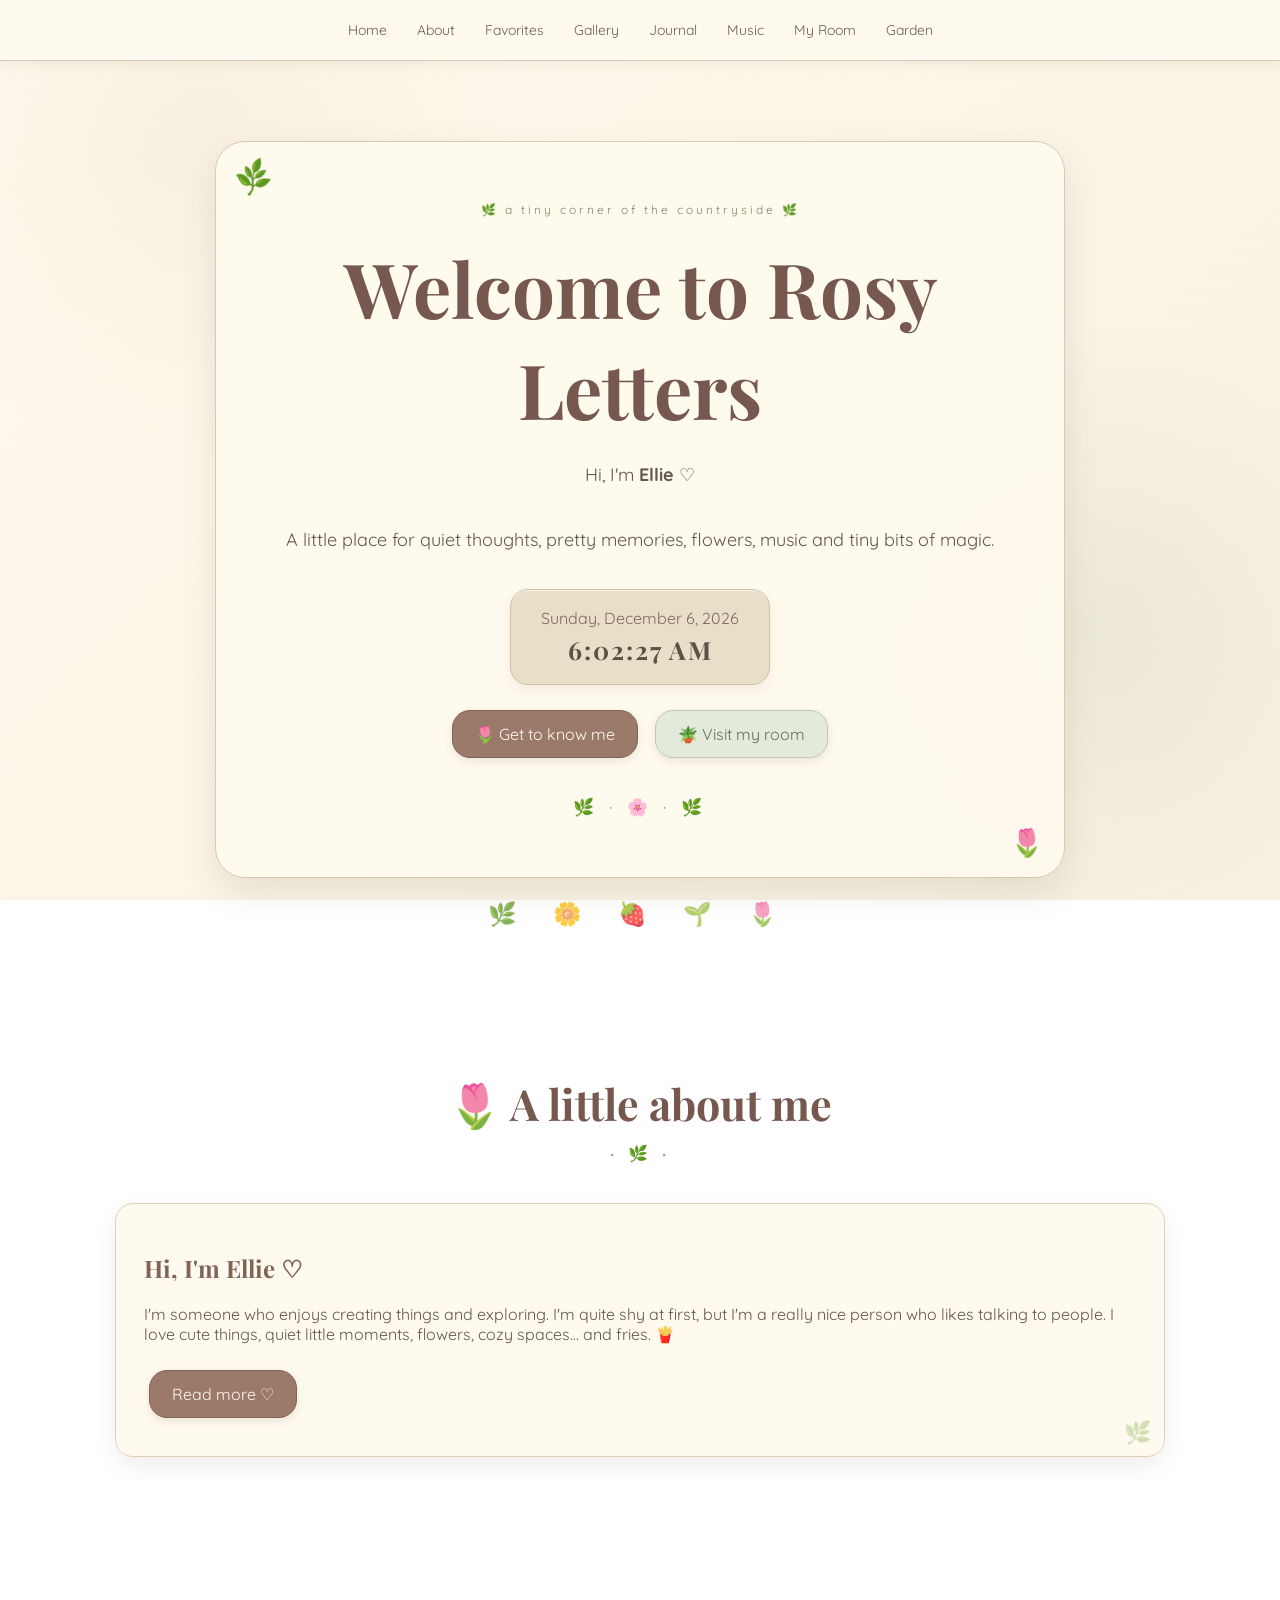
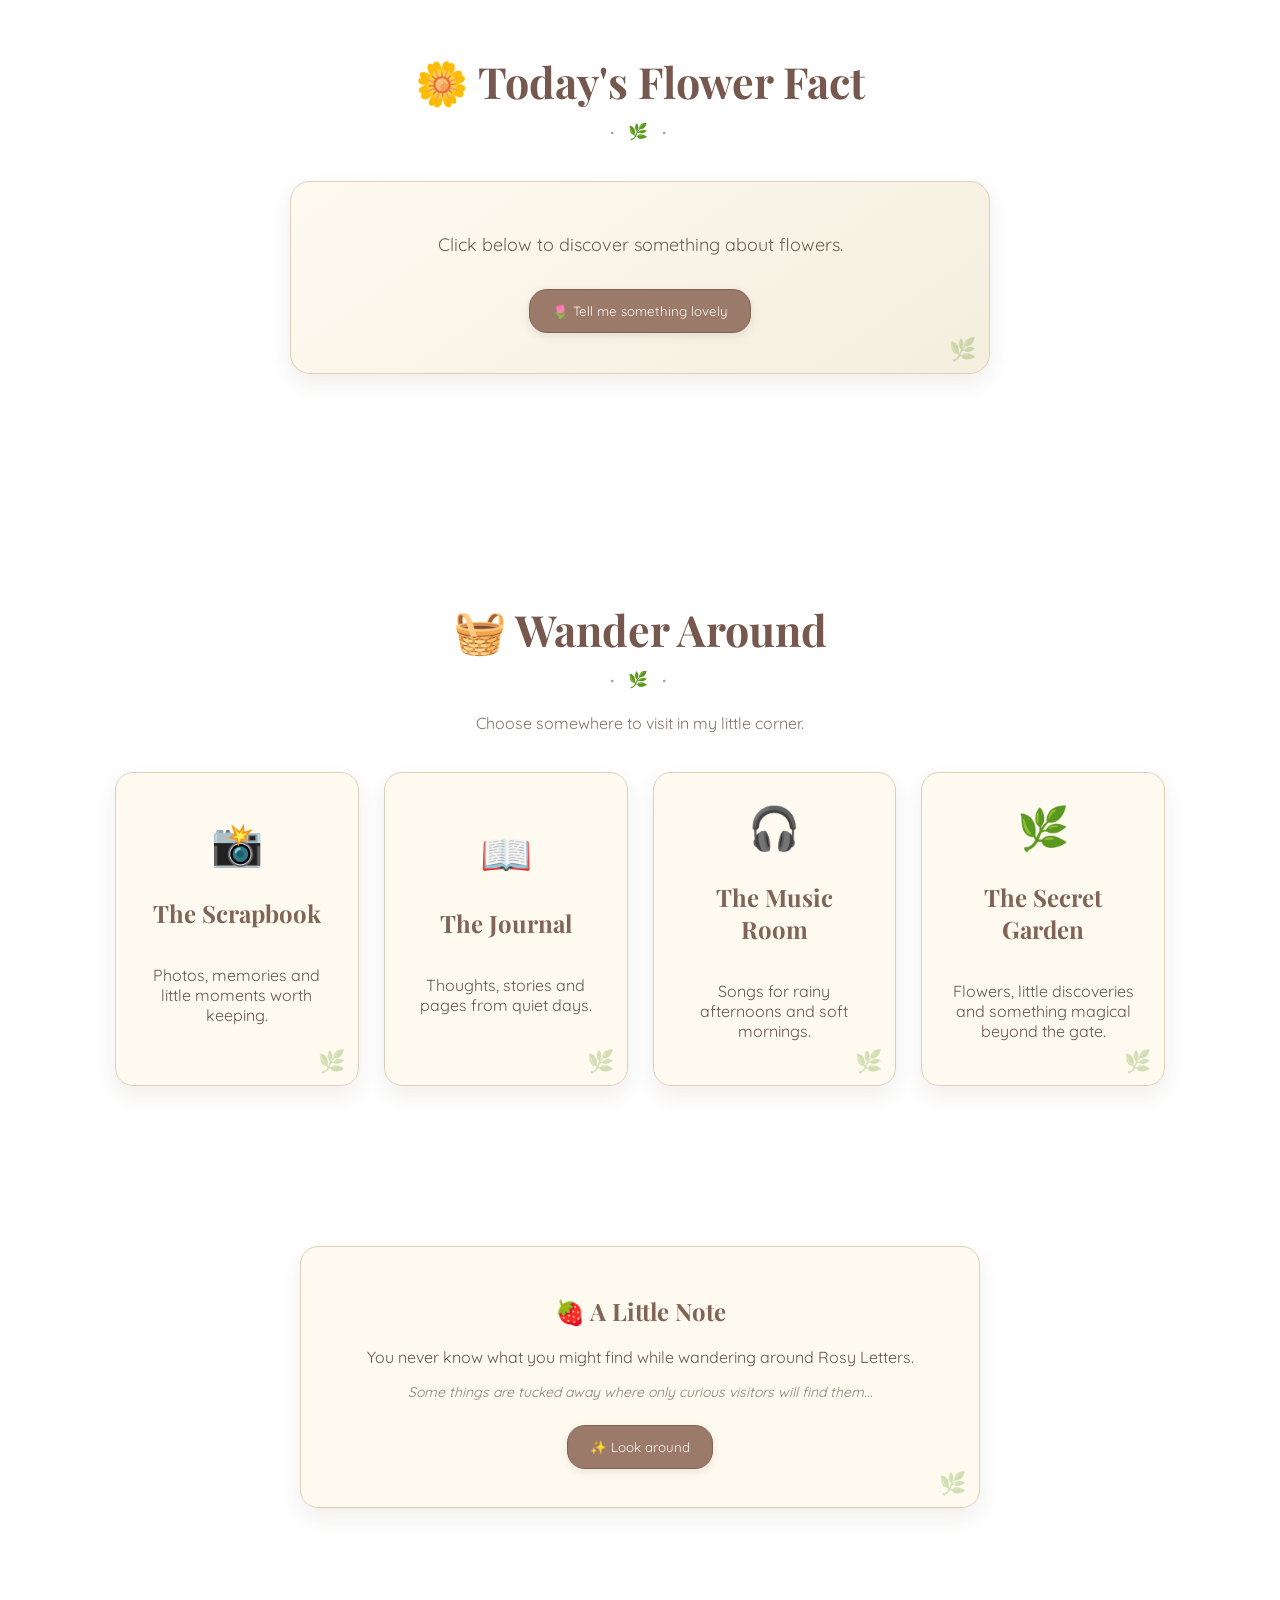
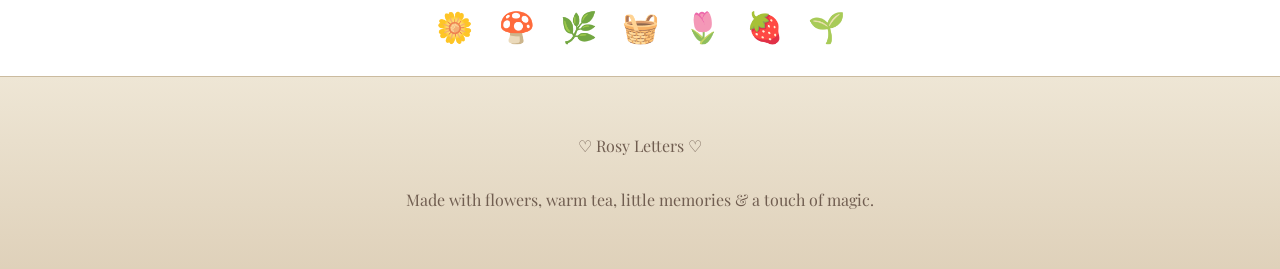
==== commit 5f286ee6: "Update index.html" ====
--- a/index.html
+++ b/index.html
@@ -425,5 +425,45 @@
     >
 
 </div>
+<!-- LEFT SIDE FLOWERS -->
+
+<img
+    src="assets/garden/Flower 1.png"
+    class="home-flower flower-left-1"
+    alt=""
+>
+
+<img
+    src="assets/garden/Flower 2.png"
+    class="home-flower flower-left-2"
+    alt=""
+>
+
+<img
+    src="assets/garden/Flower 3.png"
+    class="home-flower flower-left-3"
+    alt=""
+>
+
+
+<!-- RIGHT SIDE FLOWERS -->
+
+<img
+    src="assets/garden/Flower 1.png"
+    class="home-flower flower-right-1"
+    alt=""
+>
+
+<img
+    src="assets/garden/Flower 2.png"
+    class="home-flower flower-right-2"
+    alt=""
+>
+
+<img
+    src="assets/garden/Flower 3.png"
+    class="home-flower flower-right-3"
+    alt=""
+>
     
 </html>
--- a/style.css
+++ b/style.css
@@ -2878,3 +2878,123 @@
     }
 
 }
+/* =====================================
+   HOME — GARDEN BORDER
+===================================== */
+
+.home-garden-border {
+    position: absolute;
+    top: 0;
+    left: 50%;
+
+    transform: translateX(-50%);
+
+    width: min(1100px, 96%);
+    height: 100%;
+
+    pointer-events: none;
+
+    z-index: 5;
+}
+
+
+.home-bush {
+    position: absolute;
+
+    width: 150px;
+
+    image-rendering: pixelated;
+
+    z-index: 5;
+}
+
+
+.home-bush-left {
+    left: -40px;
+    top: 180px;
+}
+
+
+.home-bush-right {
+    right: -40px;
+    top: 320px;
+
+    transform: scaleX(-1);
+}
+/* =====================================
+   HOME — SIDE FLOWERS
+===================================== */
+
+.home-flower {
+    position: absolute;
+
+    width: 70px;
+
+    image-rendering: pixelated;
+
+    pointer-events: none;
+
+    z-index: 6;
+}
+
+
+/* LEFT SIDE */
+
+.flower-left-1 {
+    left: 20px;
+    top: 380px;
+
+    transform: rotate(-10deg);
+}
+
+
+.flower-left-2 {
+    left: -10px;
+    top: 560px;
+
+    width: 85px;
+
+    transform: rotate(8deg);
+}
+
+
+.flower-left-3 {
+    left: 35px;
+    top: 760px;
+
+    width: 65px;
+
+    transform: rotate(-6deg);
+}
+
+
+/* RIGHT SIDE */
+
+.flower-right-1 {
+    right: 20px;
+    top: 470px;
+
+    width: 80px;
+
+    transform: scaleX(-1) rotate(-8deg);
+}
+
+
+.flower-right-2 {
+    right: -5px;
+    top: 680px;
+
+    width: 65px;
+
+    transform: scaleX(-1) rotate(9deg);
+}
+
+
+.flower-right-3 {
+    right: 30px;
+    top: 850px;
+
+    width: 85px;
+
+    transform: scaleX(-1) rotate(-5deg);
+}
